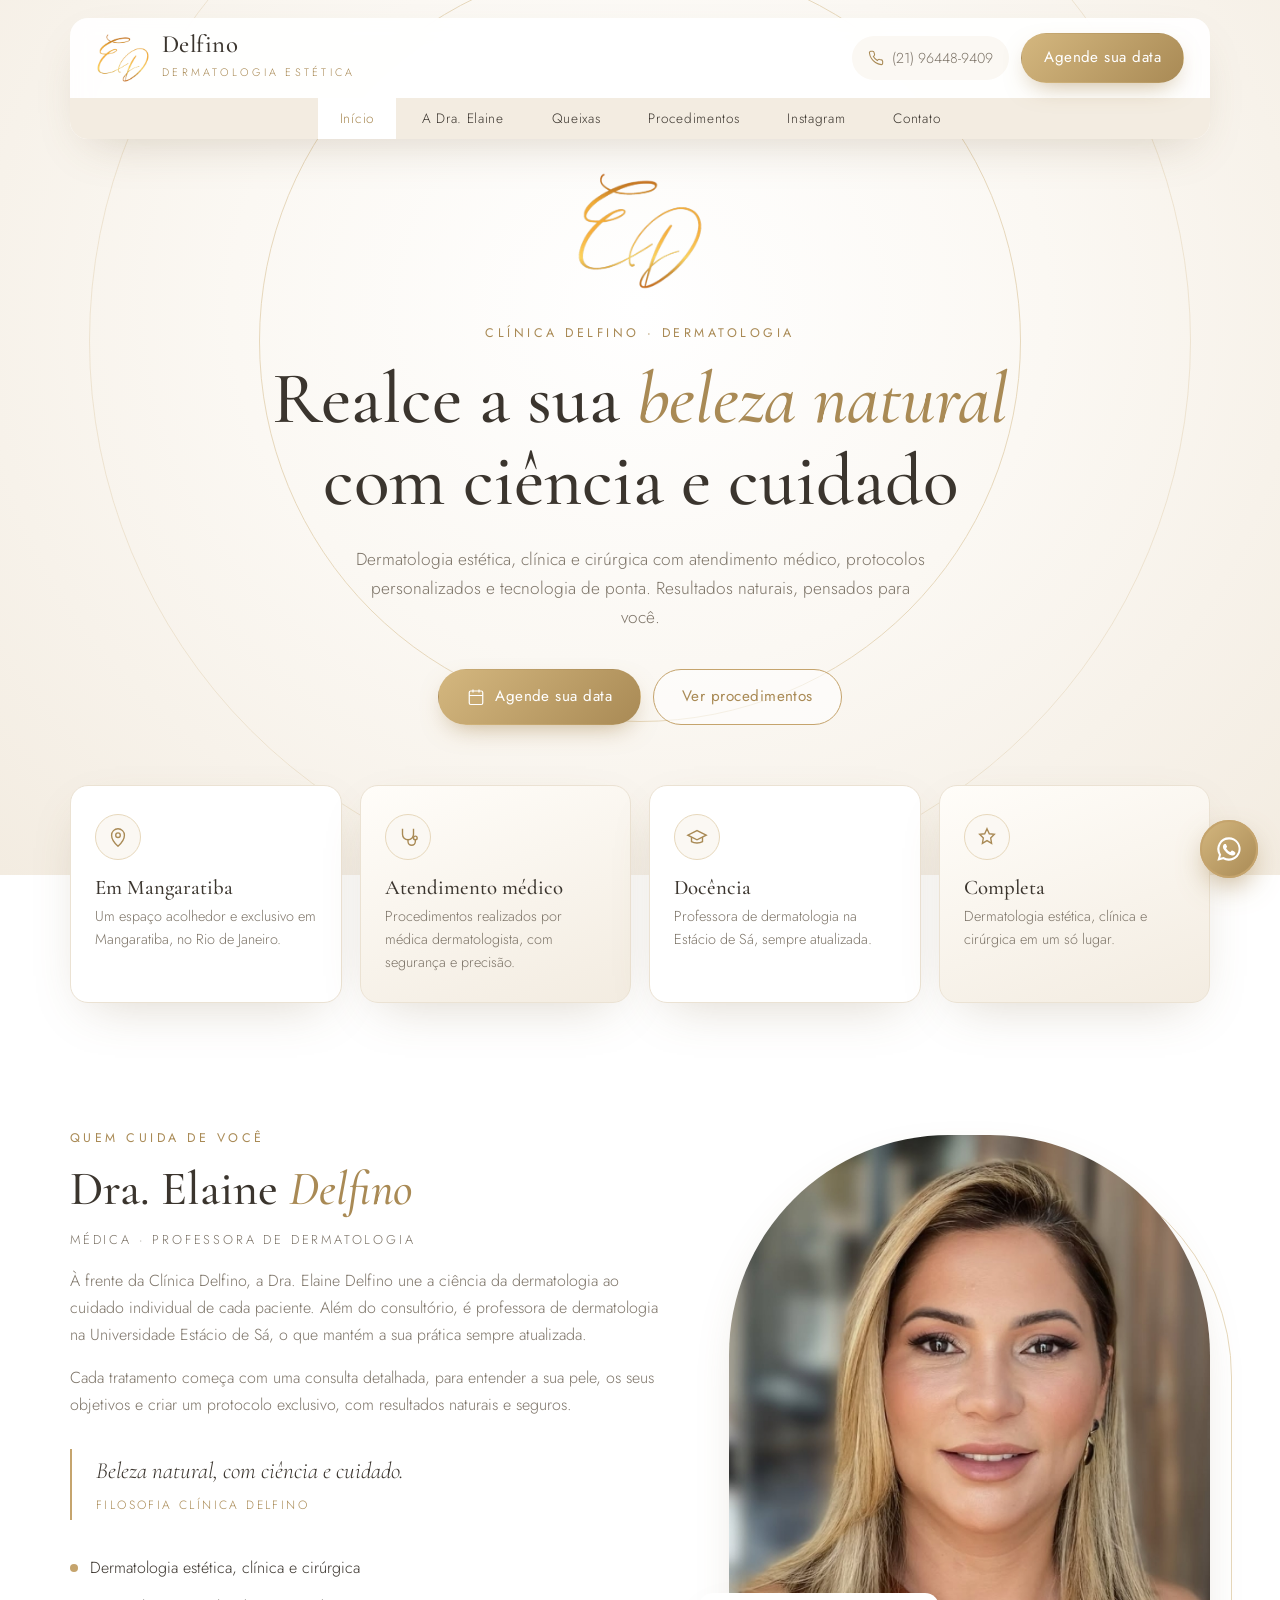
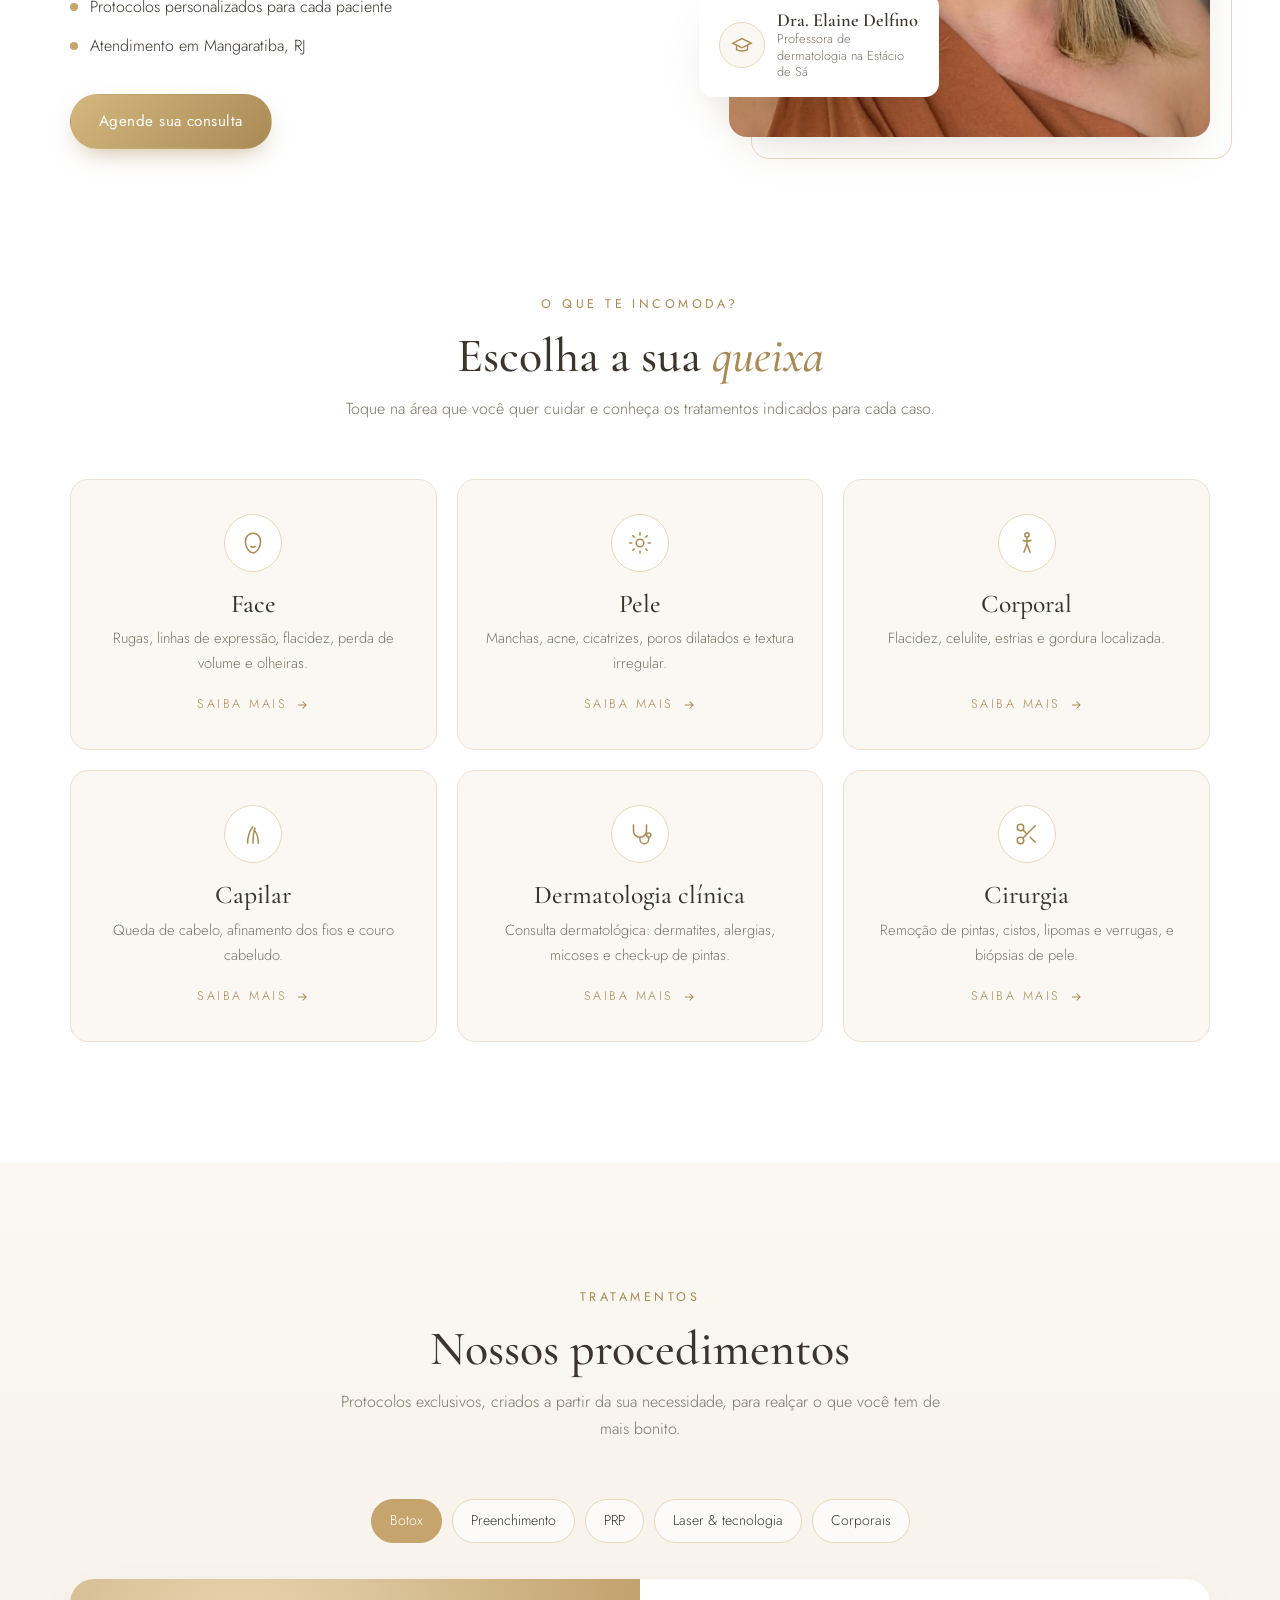
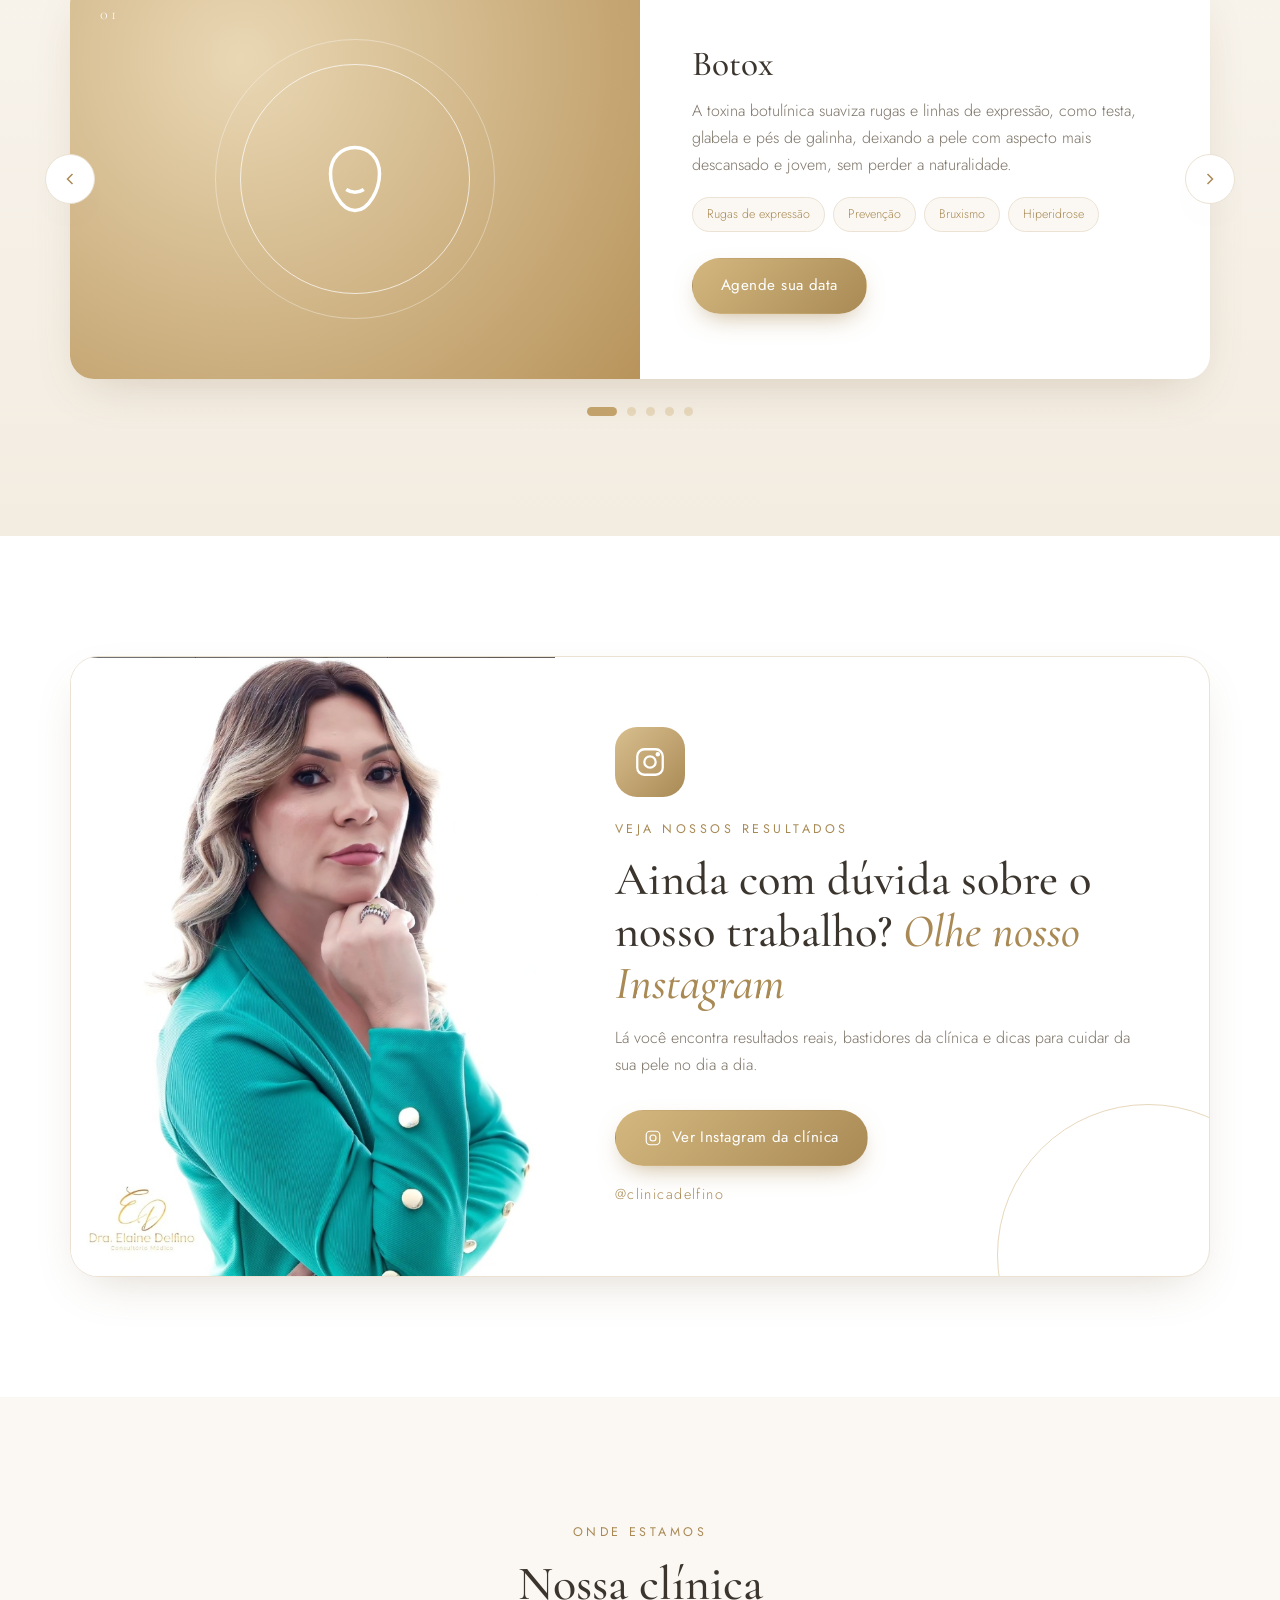
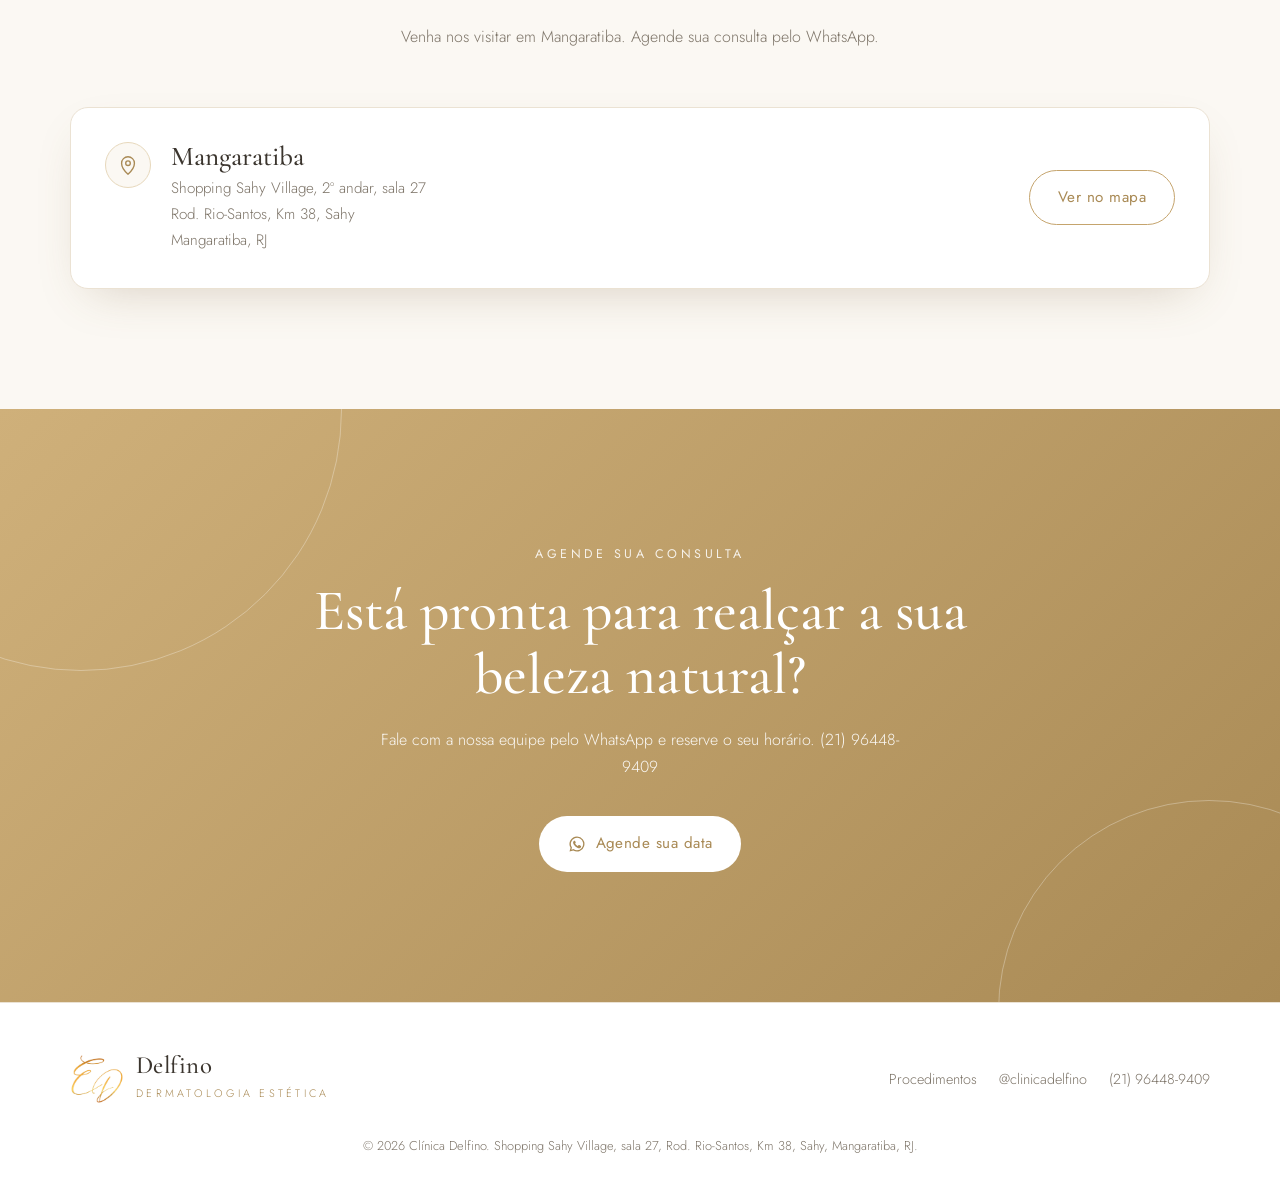
==== index.html @ 313b1291 "Site da Clinica Delfino e pagina de links da bio Co-Authored-By: Claude Opus 5.5 <noreply@anthropic." ====
<!DOCTYPE html>
<html lang="pt-BR">
<head>
<meta charset="UTF-8">
<meta name="viewport" content="width=device-width, initial-scale=1.0">
<title>Clínica Delfino | Dermatologia Estética</title>
<meta name="description" content="Clínica Delfino: dermatologia estética, clínica e cirúrgica em Mangaratiba, RJ. Botox, preenchimento, PRP, laser e tratamentos corporais.">
<link rel="icon" type="image/png" href="assets/logo.png">
<link rel="preconnect" href="https://fonts.googleapis.com">
<link rel="preconnect" href="https://fonts.gstatic.com" crossorigin>
<link href="https://fonts.googleapis.com/css2?family=Cormorant+Garamond:ital,wght@0,400;0,500;0,600;1,400&family=Jost:wght@300;400;500&display=swap" rel="stylesheet">
<style>
  :root {
    --white: #ffffff;
    --ivory: #fbf8f3;
    --sand: #f3ece1;
    --gold: #c5a46d;
    --gold-deep: #a98a55;
    --gold-soft: #e7d8bc;
    --ink: #3b352e;
    --muted: #7d7468;
    --line: #ebe2d3;
    --radius: 18px;
    --shadow: 0 18px 50px -20px rgba(120, 95, 55, .28);
  }
  * { box-sizing: border-box; margin: 0; padding: 0; }
  html { scroll-behavior: smooth; }
  body {
    font-family: "Jost", system-ui, sans-serif;
    font-weight: 300;
    color: var(--ink);
    background: var(--white);
    line-height: 1.7;
    -webkit-font-smoothing: antialiased;
    overflow-x: clip;
  }
  img { max-width: 100%; display: block; }
  a { color: inherit; text-decoration: none; }
  h1, h2, h3 { font-family: "Cormorant Garamond", serif; font-weight: 500; line-height: 1.12; color: var(--ink); }
  .container { width: min(1140px, 100% - 32px); margin-inline: auto; }
  .eyebrow {
    display: inline-block; font-size: .78rem; letter-spacing: .28em; text-transform: uppercase;
    color: var(--gold-deep); font-weight: 400; margin-bottom: 14px;
  }
  .gold { color: var(--gold-deep); font-style: italic; }

  /* Buttons */
  .btn {
    display: inline-flex; align-items: center; gap: 10px;
    padding: 14px 28px; border-radius: 999px; font-size: .95rem; font-weight: 400;
    letter-spacing: .03em; transition: transform .25s, box-shadow .25s, background .25s, color .25s;
    cursor: pointer; border: 1px solid transparent; white-space: nowrap;
  }
  .btn svg { width: 18px; height: 18px; flex-shrink: 0; }
  .btn-gold { background: linear-gradient(135deg, #d4b77f, var(--gold-deep)); color: #fff; box-shadow: 0 10px 26px -10px rgba(169, 138, 85, .7); }
  .btn-gold:hover { transform: translateY(-2px); box-shadow: 0 14px 30px -10px rgba(169, 138, 85, .85); }
  .btn-outline { border-color: var(--gold); color: var(--gold-deep); background: rgba(255,255,255,.6); }
  .btn-outline:hover { background: var(--gold); color: #fff; }

  /* Header */
  .header-wrap { position: fixed; top: 18px; left: 0; right: 0; z-index: 40; transition: top .35s; }
  .header-top, .logo-img { transition: padding .35s, width .35s; }
  .header-wrap.scrolled { top: 8px; }
  .header-wrap.scrolled .header-top { padding-top: 8px; padding-bottom: 8px; }
  .header-wrap.scrolled .logo-img { width: 44px; }
  .header {
    background: rgba(255,255,255,.92); backdrop-filter: blur(10px);
    border-radius: var(--radius); box-shadow: var(--shadow); overflow: hidden;
  }
  .header-top { display: flex; align-items: center; justify-content: space-between; padding: 14px 26px; gap: 16px; }
  .logo { display: flex; align-items: center; gap: 12px; }
  .logo-img { width: 54px; height: auto; display: block; }
  .logo-mark {
    width: 44px; height: 44px; border-radius: 50%; border: 1px solid var(--gold);
    display: grid; place-items: center; font-family: "Cormorant Garamond", serif; font-size: 1.5rem; color: var(--gold-deep);
  }
  .logo-text strong { display: block; font-family: "Cormorant Garamond", serif; font-size: 1.55rem; font-weight: 500; line-height: 1; letter-spacing: .02em; }
  .logo-text span { font-size: .68rem; letter-spacing: .3em; text-transform: uppercase; color: var(--gold-deep); }
  .header-actions { display: flex; align-items: center; gap: 12px; }
  .phone { display: flex; align-items: center; gap: 8px; font-size: .9rem; color: var(--muted); padding: 10px 16px; border-radius: 999px; background: var(--ivory); }
  .phone svg { width: 16px; height: 16px; color: var(--gold-deep); }
  .header-actions .btn { padding: 11px 22px; }
  .nav { background: var(--sand); }
  .nav ul { list-style: none; display: flex; justify-content: center; gap: 4px; }
  .nav a { display: block; padding: 9px 22px; font-size: .85rem; letter-spacing: .05em; color: var(--ink); transition: background .2s, color .2s; }
  .nav a:hover, .nav a.active { background: var(--white); color: var(--gold-deep); }

  /* Hero */
  .hero {
    position: relative; overflow: hidden; text-align: center;
    background: radial-gradient(ellipse at 50% 35%, #ffffff 0%, var(--ivory) 45%, var(--sand) 100%);
  }
  .hero::before, .hero::after { content: ""; position: absolute; border-radius: 50%; border: 1px solid var(--gold-soft); left: 50%; transform: translateX(-50%); }
  .hero::before { width: 760px; height: 760px; top: -40px; }
  .hero::after { width: 1100px; height: 1100px; top: -210px; opacity: .6; }
  .hero-content { position: relative; z-index: 2; min-height: 800px; display: flex; align-items: center; justify-content: center; padding-top: 170px; padding-bottom: 150px; }
  .hero-text { max-width: 760px; }
  .hero-logo { width: 130px; margin: 0 auto 26px; }
  .hero-text h1 { font-size: clamp(2.7rem, 6vw, 4.6rem); margin-bottom: 22px; }
  .hero-text p { color: var(--muted); font-size: 1.08rem; max-width: 580px; margin: 0 auto 36px; }
  .hero-buttons { display: flex; flex-wrap: wrap; gap: 12px; justify-content: center; }

  /* Feature cards */
  .features { position: relative; z-index: 5; margin-top: -90px; }
  .features-grid { display: grid; grid-template-columns: repeat(4, 1fr); gap: 18px; }
  .feature {
    background: var(--white); border-radius: var(--radius); padding: 28px 24px; box-shadow: var(--shadow);
    border: 1px solid var(--line); transition: transform .3s;
  }
  .feature:nth-child(even) { background: linear-gradient(160deg, #fffdf9, var(--sand)); }
  .feature:hover { transform: translateY(-6px); }
  .feature-icon { width: 46px; height: 46px; border-radius: 50%; background: var(--ivory); border: 1px solid var(--gold-soft); display: grid; place-items: center; color: var(--gold-deep); margin-bottom: 16px; }
  .feature-icon svg { width: 22px; height: 22px; }
  .feature h3 { font-size: 1.3rem; margin-bottom: 6px; }
  .feature p { font-size: .9rem; color: var(--muted); line-height: 1.6; }

  /* Sections */
  section { scroll-margin-top: 40px; }
  #queixas { scroll-margin-top: 120px; }
  .section { padding: 120px 0; }
  .section-head { text-align: center; max-width: 620px; margin: 0 auto 56px; }
  .section-head h2 { font-size: clamp(2.2rem, 4vw, 3rem); margin-bottom: 12px; }
  .section-head p { color: var(--muted); }

  /* About */
  .about-grid { display: grid; grid-template-columns: 1.1fr .9fr; gap: 70px; align-items: center; }
  .about-text h2 { font-size: clamp(2.2rem, 4vw, 3rem); margin-bottom: 22px; }
  .about-text p { color: var(--muted); margin-bottom: 16px; }
  .about-list { list-style: none; margin: 26px 0 34px; display: grid; gap: 12px; }
  .about-list li { display: flex; gap: 12px; align-items: flex-start; }
  .about-list li::before { content: ""; width: 8px; height: 8px; margin-top: 10px; border-radius: 50%; background: var(--gold); flex-shrink: 0; }
  .about-photo { position: relative; }
  .about-photo .frame {
    border-radius: 220px 220px var(--radius) var(--radius); overflow: hidden; aspect-ratio: 4/5;
    box-shadow: var(--shadow); position: relative; z-index: 1;
  }
  .about-photo .frame img { width: 100%; height: 100%; object-fit: cover; object-position: center 20%; }
  .about-photo::before {
    content: ""; position: absolute; inset: 22px -22px -22px 22px; border: 1px solid var(--gold-soft);
    border-radius: 220px 220px var(--radius) var(--radius); z-index: 0;
  }
  .badge {
    position: absolute; z-index: 2; left: -30px; bottom: 40px; background: var(--white); border-radius: 14px;
    padding: 16px 20px; box-shadow: var(--shadow); display: flex; gap: 12px; align-items: center; max-width: 240px;
  }
  .badge strong { font-family: "Cormorant Garamond", serif; font-size: 1.15rem; font-weight: 600; display: block; line-height: 1.2; }
  .badge span { font-size: .8rem; color: var(--muted); line-height: 1.3; display: block; }
  .badge .feature-icon { margin: 0; flex-shrink: 0; }

  /* Doctor */
  .doctor-sub { font-size: .8rem; letter-spacing: .22em; text-transform: uppercase; color: var(--gold-deep); margin: -10px 0 24px; }
  .quote {
    margin: 30px 0 34px; padding: 6px 0 6px 24px; border-left: 2px solid var(--gold);
    font-family: "Cormorant Garamond", serif; font-style: italic; font-size: 1.45rem; line-height: 1.4; color: var(--ink);
  }
  .quote small { display: block; font-family: "Jost", sans-serif; font-style: normal; font-size: .75rem; letter-spacing: .2em; text-transform: uppercase; color: var(--gold-deep); margin-top: 10px; }

  /* Concerns */
  .concerns-grid { display: grid; grid-template-columns: repeat(3, 1fr); gap: 20px; }
  .concern {
    background: var(--ivory); border: 1px solid var(--line); border-radius: var(--radius); padding: 34px 28px;
    text-align: center; transition: transform .3s, border-color .3s, box-shadow .3s, background .3s;
    display: flex; flex-direction: column; align-items: center;
  }
  .concern:hover { transform: translateY(-6px); border-color: var(--gold); background: var(--white); box-shadow: var(--shadow); }
  .concern .feature-icon { width: 58px; height: 58px; background: var(--white); margin-bottom: 18px; }
  .concern .feature-icon svg { width: 26px; height: 26px; }
  .concern h3 { font-size: 1.6rem; margin-bottom: 8px; }
  .concern p { font-size: .92rem; color: var(--muted); margin-bottom: 18px; flex: 1; }
  .concern .more { font-size: .78rem; letter-spacing: .2em; text-transform: uppercase; color: var(--gold-deep); display: inline-flex; align-items: center; gap: 8px; }
  .concern .more svg { width: 14px; height: 14px; transition: transform .25s; }
  .concern:hover .more svg { transform: translateX(4px); }

  /* Closing */
  .closing {
    position: relative; padding: 130px 0; text-align: center; color: #fff; overflow: hidden;
    background: linear-gradient(135deg, #cfb07a 0%, var(--gold-deep) 100%);
  }
  .closing::before, .closing::after { content: ""; position: absolute; border-radius: 50%; border: 1px solid rgba(255,255,255,.3); }
  .closing::before { width: 520px; height: 520px; left: -180px; top: -260px; }
  .closing::after { width: 420px; height: 420px; right: -140px; bottom: -220px; }
  .closing .container { position: relative; z-index: 1; }
  .closing .eyebrow { color: rgba(255,255,255,.85); }
  .closing h2 { color: #fff; font-size: clamp(2.3rem, 5vw, 3.6rem); max-width: 760px; margin: 0 auto 18px; }
  .closing p { max-width: 520px; margin: 0 auto 36px; opacity: .92; }

  /* Procedures */
  .procedures { background: linear-gradient(180deg, var(--ivory), var(--sand)); }
  .carousel { position: relative; }
  .slides { overflow: hidden; border-radius: 24px; box-shadow: var(--shadow); background: var(--white); }
  .track { display: flex; transition: transform .6s cubic-bezier(.65,.05,.36,1); }
  .slide { min-width: 100%; display: grid; grid-template-columns: 1fr 1fr; min-height: 400px; }
  .slide-visual { position: relative; display: grid; place-items: center; overflow: hidden; }
  .slide-visual .ring { width: 230px; height: 230px; border-radius: 50%; border: 1px solid rgba(255,255,255,.7); display: grid; place-items: center; position: relative; }
  .slide-visual .ring::before { content: ""; position: absolute; inset: -26px; border-radius: 50%; border: 1px solid rgba(255,255,255,.35); }
  .slide-visual .ring svg { width: 84px; height: 84px; color: #fff; stroke-width: 1; }
  .slide-visual .num { position: absolute; left: 30px; top: 22px; font-family: "Cormorant Garamond", serif; font-size: 1rem; letter-spacing: .2em; color: rgba(255,255,255,.9); }
  .v1 { background: radial-gradient(circle at 30% 20%, #e9d7b4, #b8945b); }
  .v2 { background: radial-gradient(circle at 70% 30%, #ecdcc0, #a98a55); }
  .v3 { background: radial-gradient(circle at 30% 70%, #e4cfaa, #b0905c); }
  .v4 { background: radial-gradient(circle at 60% 60%, #efe1c8, #a7854e); }
  .v5 { background: radial-gradient(circle at 40% 30%, #e6d3ae, #ad8c58); }
  .slide-body { padding: 56px 52px; display: flex; flex-direction: column; justify-content: center; }
  .slide-body h3 { font-size: 2.2rem; margin-bottom: 14px; }
  .slide-body p { color: var(--muted); margin-bottom: 18px; }
  .tags { display: flex; flex-wrap: wrap; gap: 8px; margin-bottom: 26px; }
  .tags span { font-size: .78rem; padding: 6px 14px; border-radius: 999px; background: var(--ivory); border: 1px solid var(--line); color: var(--gold-deep); }
  .slide-body .btn { align-self: flex-start; }
  .arrow {
    position: absolute; top: 50%; transform: translateY(-50%); width: 50px; height: 50px; border-radius: 50%;
    background: var(--white); border: 1px solid var(--line); box-shadow: var(--shadow); display: grid; place-items: center;
    cursor: pointer; color: var(--gold-deep); z-index: 3; transition: background .2s, color .2s;
  }
  .arrow:hover { background: var(--gold); color: #fff; }
  .arrow svg { width: 20px; height: 20px; }
  .arrow.prev { left: -25px; }
  .arrow.next { right: -25px; }
  .dots { display: flex; justify-content: center; gap: 10px; margin-top: 28px; }
  .dots button { width: 9px; height: 9px; border-radius: 999px; border: 0; background: var(--gold-soft); cursor: pointer; transition: width .3s, background .3s; }
  .dots button.active { width: 30px; background: var(--gold); }
  .proc-chips { display: flex; flex-wrap: wrap; justify-content: center; gap: 10px; margin-bottom: 36px; }
  .proc-chips button {
    font: inherit; font-size: .88rem; padding: 9px 18px; border-radius: 999px; border: 1px solid var(--gold-soft);
    background: rgba(255,255,255,.7); color: var(--ink); cursor: pointer; transition: all .2s;
  }
  .proc-chips button.active, .proc-chips button:hover { background: var(--gold); border-color: var(--gold); color: #fff; }

  /* Instagram */
  .insta { text-align: center; }
  .insta-split { display: grid; grid-template-columns: .85fr 1.15fr; padding: 0 !important; text-align: left; }
  .insta-photo { position: relative; min-height: 520px; background: #fff; }
  .insta-photo img { position: absolute; inset: 0; width: 100%; height: 100%; object-fit: cover; object-position: center 15%; }
  .insta-body { padding: 70px 60px; display: flex; flex-direction: column; align-items: flex-start; justify-content: center; }
  .insta-split .insta-icon { margin: 0 0 22px; }
  .insta-split h2, .insta-split p { margin-left: 0; }
  @media (max-width: 820px) {
    .insta-split { grid-template-columns: 1fr; text-align: center; }
    .insta-photo { min-height: 420px; }
    .insta-body { padding: 44px 26px 56px; align-items: center; }
    .insta-split .insta-icon { margin: 0 auto 22px; }
  }
  .insta-card {
    position: relative; border-radius: 28px; padding: 80px 30px; overflow: hidden;
    background: var(--white); border: 1px solid var(--line); box-shadow: var(--shadow);
  }
  .insta-card::before, .insta-card::after {
    content: ""; position: absolute; border-radius: 50%; border: 1px solid var(--gold-soft);
  }
  .insta-card::before { width: 380px; height: 380px; left: -120px; top: -140px; }
  .insta-card::after { width: 300px; height: 300px; right: -90px; bottom: -130px; }
  .insta-card > * { position: relative; z-index: 1; }
  .insta-icon { width: 70px; height: 70px; margin: 0 auto 22px; border-radius: 22px; display: grid; place-items: center; background: linear-gradient(135deg, #d9bf8f, var(--gold-deep)); color: #fff; }
  .insta-icon svg { width: 34px; height: 34px; }
  .insta h2 { font-size: clamp(2rem, 4vw, 2.9rem); max-width: 720px; margin: 0 auto 14px; }
  .insta p { color: var(--muted); max-width: 560px; margin: 0 auto 32px; }
  .insta .handle { display: block; margin-top: 16px; font-size: .9rem; letter-spacing: .1em; color: var(--gold-deep); }

  /* Locations / CTA */
  .contact { background: var(--ivory); }
  .contact-grid { display: grid; grid-template-columns: 1fr; gap: 24px; }
  .location {
    background: var(--white); border-radius: var(--radius); padding: 34px; border: 1px solid var(--line); box-shadow: var(--shadow);
    display: flex; gap: 20px; align-items: flex-start;
  }
  .location > div:nth-child(2) { flex: 1; }
  .location .btn { align-self: center; }
  .location h3 { font-size: 1.7rem; margin-bottom: 4px; }
  .location p { color: var(--muted); font-size: .95rem; }
  .btn-white { background: #fff; color: var(--gold-deep); }
  .btn-white:hover { transform: translateY(-2px); box-shadow: 0 14px 30px -12px rgba(0,0,0,.3); }

  /* Footer */
  footer { padding: 50px 0 36px; background: var(--white); border-top: 1px solid var(--line); }
  .footer-grid { display: flex; justify-content: space-between; align-items: center; flex-wrap: wrap; gap: 20px; }
  .footer-links { display: flex; gap: 22px; flex-wrap: wrap; font-size: .9rem; color: var(--muted); }
  .footer-links a:hover { color: var(--gold-deep); }
  .copy { text-align: center; margin-top: 30px; font-size: .8rem; color: var(--muted); }

  /* Floating WhatsApp */
  .wa-float {
    position: fixed; right: 22px; bottom: 22px; z-index: 50; width: 58px; height: 58px; border-radius: 50%;
    background: linear-gradient(135deg, #d4b77f, var(--gold-deep)); color: #fff; display: grid; place-items: center;
    box-shadow: 0 12px 30px -8px rgba(169,138,85,.8); transition: transform .25s;
  }
  .wa-float:hover { transform: scale(1.08); }
  .wa-float svg { width: 28px; height: 28px; }
  .wa-float::after { content: ""; position: absolute; inset: 0; border-radius: 50%; border: 2px solid var(--gold); animation: pulse 2.4s infinite; }
  @keyframes pulse { from { transform: scale(1); opacity: .8; } to { transform: scale(1.6); opacity: 0; } }

  /* Reveal */
  .reveal { opacity: 0; transform: translateY(26px); transition: opacity .9s ease, transform .9s ease; }
  .reveal.in { opacity: 1; transform: none; }

  /* Responsive */
  @media (max-width: 1220px) { .arrow.prev { left: 8px; } .arrow.next { right: 8px; } }
  @media (max-width: 980px) {
    .features-grid { grid-template-columns: repeat(2, 1fr); }
    .concerns-grid { grid-template-columns: repeat(2, 1fr); }
    .about-grid { grid-template-columns: 1fr; gap: 60px; }
    .about-photo { max-width: 440px; margin: 0 auto; }
    .slide { grid-template-columns: 1fr; }
    .slide-visual { min-height: 260px; }
    .arrow.prev { left: 8px; } .arrow.next { right: 8px; }
    .arrow { top: 130px; }
  }
  @media (max-width: 820px) {
    .phone, .nav { display: none; }
    .header-top { padding: 12px 16px; }
    .hero-content { min-height: auto; padding-top: 150px; padding-bottom: 140px; }
    .hero-logo { width: 100px; }
    .hero::before { width: 520px; height: 520px; top: 40px; }
    .hero::after { width: 760px; height: 760px; top: -80px; }
    .contact-grid { grid-template-columns: 1fr; }
    .section { padding: 90px 0; }
  }
  @media (max-width: 560px) {
    .logo-text span { display: none; }
    .header-actions .btn { padding: 10px 16px; font-size: .85rem; }
    .features-grid, .concerns-grid { grid-template-columns: 1fr; }
    .slide-body { padding: 36px 26px; }
    .slide-body h3 { font-size: 1.9rem; }
    .badge { left: 0; }
    .location { padding: 26px; flex-wrap: wrap; }
    .btn { white-space: normal; }
  }
  @media (prefers-reduced-motion: reduce) {
    * { transition: none !important; animation: none !important; }
    .reveal { opacity: 1; transform: none; }
  }
</style>
</head>
<body>

<!-- Header -->
<div class="header-wrap">
  <div class="container">
    <header class="header">
      <div class="header-top">
        <a href="#inicio" class="logo" aria-label="Clínica Delfino">
          <img class="logo-img" src="assets/logo.png" alt="Logo Dra. Elaine Delfino">
          <span class="logo-text"><strong>Delfino</strong><span>Dermatologia Estética</span></span>
        </a>
        <div class="header-actions">
          <a class="phone" href="https://wa.me/5521964489409" target="_blank" rel="noopener">
            <svg viewBox="0 0 24 24" fill="none" stroke="currentColor" stroke-width="1.6"><path d="M22 16.9v3a2 2 0 0 1-2.2 2 19.8 19.8 0 0 1-8.6-3.1 19.5 19.5 0 0 1-6-6A19.8 19.8 0 0 1 2.1 4.2 2 2 0 0 1 4.1 2h3a2 2 0 0 1 2 1.7c.1.9.4 1.8.7 2.7a2 2 0 0 1-.5 2.1L8 9.8a16 16 0 0 0 6 6l1.3-1.3a2 2 0 0 1 2.1-.4c.9.3 1.8.6 2.7.7a2 2 0 0 1 1.7 2z"/></svg>
            (21) 96448-9409
          </a>
          <a class="btn btn-gold js-wa" href="https://wa.me/5521964489409" target="_blank" rel="noopener">Agende sua data</a>
        </div>
      </div>
      <nav class="nav">
        <ul>
          <li><a href="#inicio" class="active">Início</a></li>
          <li><a href="#sobre">A Dra. Elaine</a></li>
          <li><a href="#queixas">Queixas</a></li>
          <li><a href="#procedimentos">Procedimentos</a></li>
          <li><a href="#instagram">Instagram</a></li>
          <li><a href="#contato">Contato</a></li>
        </ul>
      </nav>
    </header>
  </div>
</div>

<!-- Hero -->
<section class="hero" id="inicio">
  <div class="container hero-content">
    <div class="hero-text reveal">
      <img class="hero-logo" src="assets/logo.png" alt="Logo Dra. Elaine Delfino">
      <span class="eyebrow">Clínica Delfino · Dermatologia</span>
      <h1>Realce a sua <span class="gold">beleza natural</span> com ciência e cuidado</h1>
      <p>Dermatologia estética, clínica e cirúrgica com atendimento médico, protocolos personalizados e tecnologia de ponta. Resultados naturais, pensados para você.</p>
      <div class="hero-buttons">
        <a class="btn btn-gold js-wa" href="https://wa.me/5521964489409" target="_blank" rel="noopener">
          <svg viewBox="0 0 24 24" fill="none" stroke="currentColor" stroke-width="1.6"><rect x="3" y="4" width="18" height="18" rx="2"/><path d="M16 2v4M8 2v4M3 10h18"/></svg>
          Agende sua data
        </a>
        <a class="btn btn-outline" href="#procedimentos">Ver procedimentos</a>
      </div>
    </div>
  </div>
</section>

<!-- Feature cards -->
<div class="features">
  <div class="container features-grid">
    <div class="feature reveal">
      <div class="feature-icon"><svg viewBox="0 0 24 24" fill="none" stroke="currentColor" stroke-width="1.5"><path d="M12 22s7-6.2 7-12a7 7 0 0 0-14 0c0 5.8 7 12 7 12z"/><circle cx="12" cy="10" r="2.5"/></svg></div>
      <h3>Em Mangaratiba</h3>
      <p>Um espaço acolhedor e exclusivo em Mangaratiba, no Rio de Janeiro.</p>
    </div>
    <div class="feature reveal">
      <div class="feature-icon"><svg viewBox="0 0 24 24" fill="none" stroke="currentColor" stroke-width="1.5"><path d="M6 3v6a6 6 0 0 0 12 0V3"/><path d="M12 15v2a4 4 0 0 0 8 0v-2"/><circle cx="20" cy="13" r="2"/></svg></div>
      <h3>Atendimento médico</h3>
      <p>Procedimentos realizados por médica dermatologista, com segurança e precisão.</p>
    </div>
    <div class="feature reveal">
      <div class="feature-icon"><svg viewBox="0 0 24 24" fill="none" stroke="currentColor" stroke-width="1.5"><path d="M22 10 12 5 2 10l10 5 10-5z"/><path d="M6 12v5c3 2 9 2 12 0v-5"/></svg></div>
      <h3>Docência</h3>
      <p>Professora de dermatologia na Estácio de Sá, sempre atualizada.</p>
    </div>
    <div class="feature reveal">
      <div class="feature-icon"><svg viewBox="0 0 24 24" fill="none" stroke="currentColor" stroke-width="1.5"><path d="M12 3l2.5 5.5L20 9l-4 4 1 6-5-3-5 3 1-6-4-4 5.5-.5z"/></svg></div>
      <h3>Completa</h3>
      <p>Dermatologia estética, clínica e cirúrgica em um só lugar.</p>
    </div>
  </div>
</div>

<!-- About -->
<section class="section" id="sobre">
  <div class="container about-grid">
    <div class="about-text reveal">
      <span class="eyebrow">Quem cuida de você</span>
      <h2>Dra. Elaine <span class="gold">Delfino</span></h2>
      <p class="doctor-sub">Médica · Professora de Dermatologia</p>
      <p>À frente da Clínica Delfino, a Dra. Elaine Delfino une a ciência da dermatologia ao cuidado individual de cada paciente. Além do consultório, é professora de dermatologia na Universidade Estácio de Sá, o que mantém a sua prática sempre atualizada.</p>
      <p>Cada tratamento começa com uma consulta detalhada, para entender a sua pele, os seus objetivos e criar um protocolo exclusivo, com resultados naturais e seguros.</p>
      <blockquote class="quote">Beleza natural, com ciência e cuidado.<small>Filosofia Clínica Delfino</small></blockquote>
      <ul class="about-list">
        <li>Dermatologia estética, clínica e cirúrgica</li>
        <li>Protocolos personalizados para cada paciente</li>
        <li>Atendimento em Mangaratiba, RJ</li>
      </ul>
      <a class="btn btn-gold js-wa" href="https://wa.me/5521964489409" target="_blank" rel="noopener">Agende sua consulta</a>
    </div>
    <div class="about-photo reveal">
      <div class="frame"><img src="assets/sobre.jpeg" alt="Dra. Elaine Delfino"></div>
      <div class="badge">
        <div class="feature-icon"><svg viewBox="0 0 24 24" fill="none" stroke="currentColor" stroke-width="1.5"><path d="M22 10 12 5 2 10l10 5 10-5z"/><path d="M6 12v5c3 2 9 2 12 0v-5"/></svg></div>
        <div><strong>Dra. Elaine Delfino</strong><span>Professora de dermatologia na Estácio de Sá</span></div>
      </div>
    </div>
  </div>
</section>

<!-- Concerns -->
<section class="section" id="queixas" style="padding-top: 20px;">
  <div class="container">
    <div class="section-head reveal">
      <span class="eyebrow">O que te incomoda?</span>
      <h2>Escolha a sua <span class="gold">queixa</span></h2>
      <p>Toque na área que você quer cuidar e conheça os tratamentos indicados para cada caso.</p>
    </div>
    <div class="concerns-grid">
      <a class="concern reveal" href="face.html">
        <div class="feature-icon"><svg viewBox="0 0 24 24" fill="none" stroke="currentColor" stroke-width="1.4"><path d="M12 3c4 0 7 3 7 7.5S16 21 12 21s-7-6-7-10.5S8 3 12 3z"/><path d="M9 10h.01M15 10h.01M9.5 15c1.5 1 3.5 1 5 0"/></svg></div>
        <h3>Face</h3>
        <p>Rugas, linhas de expressão, flacidez, perda de volume e olheiras.</p>
        <span class="more">Saiba mais <svg viewBox="0 0 24 24" fill="none" stroke="currentColor" stroke-width="1.8"><path d="M5 12h14M13 6l6 6-6 6"/></svg></span>
      </a>
      <a class="concern reveal" href="pele.html">
        <div class="feature-icon"><svg viewBox="0 0 24 24" fill="none" stroke="currentColor" stroke-width="1.4"><circle cx="12" cy="12" r="3.5"/><path d="M12 2v3M12 19v3M2 12h3M19 12h3M4.9 4.9 7 7M17 17l2.1 2.1M4.9 19.1 7 17M17 7l2.1-2.1"/></svg></div>
        <h3>Pele</h3>
        <p>Manchas, acne, cicatrizes, poros dilatados e textura irregular.</p>
        <span class="more">Saiba mais <svg viewBox="0 0 24 24" fill="none" stroke="currentColor" stroke-width="1.8"><path d="M5 12h14M13 6l6 6-6 6"/></svg></span>
      </a>
      <a class="concern reveal" href="corporal.html">
        <div class="feature-icon"><svg viewBox="0 0 24 24" fill="none" stroke="currentColor" stroke-width="1.4"><circle cx="12" cy="4.5" r="2"/><path d="M12 7v6M8 9.5c2.5 1 5.5 1 8 0M12 13l-3 8M12 13l3 8"/></svg></div>
        <h3>Corporal</h3>
        <p>Flacidez, celulite, estrias e gordura localizada.</p>
        <span class="more">Saiba mais <svg viewBox="0 0 24 24" fill="none" stroke="currentColor" stroke-width="1.8"><path d="M5 12h14M13 6l6 6-6 6"/></svg></span>
      </a>
      <a class="concern reveal" href="capilar.html">
        <div class="feature-icon"><svg viewBox="0 0 24 24" fill="none" stroke="currentColor" stroke-width="1.4"><path d="M7 21c0-6 1-11 5-16M12 21c0-6 0-10 2-15M17 21c0-5-1-9-4-13"/></svg></div>
        <h3>Capilar</h3>
        <p>Queda de cabelo, afinamento dos fios e couro cabeludo.</p>
        <span class="more">Saiba mais <svg viewBox="0 0 24 24" fill="none" stroke="currentColor" stroke-width="1.8"><path d="M5 12h14M13 6l6 6-6 6"/></svg></span>
      </a>
      <a class="concern reveal" href="clinica.html">
        <div class="feature-icon"><svg viewBox="0 0 24 24" fill="none" stroke="currentColor" stroke-width="1.4"><path d="M6 3v6a6 6 0 0 0 12 0V3"/><path d="M12 15v2a4 4 0 0 0 8 0v-2"/><circle cx="20" cy="13" r="2"/></svg></div>
        <h3>Dermatologia clínica</h3>
        <p>Consulta dermatológica: dermatites, alergias, micoses e check-up de pintas.</p>
        <span class="more">Saiba mais <svg viewBox="0 0 24 24" fill="none" stroke="currentColor" stroke-width="1.8"><path d="M5 12h14M13 6l6 6-6 6"/></svg></span>
      </a>
      <a class="concern reveal" href="cirurgia.html">
        <div class="feature-icon"><svg viewBox="0 0 24 24" fill="none" stroke="currentColor" stroke-width="1.4"><circle cx="6" cy="6" r="3"/><circle cx="6" cy="18" r="3"/><path d="M20 4 8.1 15.9M14.5 14.5 20 20M8.1 8.1 12 12"/></svg></div>
        <h3>Cirurgia</h3>
        <p>Remoção de pintas, cistos, lipomas e verrugas, e biópsias de pele.</p>
        <span class="more">Saiba mais <svg viewBox="0 0 24 24" fill="none" stroke="currentColor" stroke-width="1.8"><path d="M5 12h14M13 6l6 6-6 6"/></svg></span>
      </a>
    </div>
  </div>
</section>

<!-- Procedures -->
<section class="section procedures" id="procedimentos">
  <div class="container">
    <div class="section-head reveal">
      <span class="eyebrow">Tratamentos</span>
      <h2>Nossos procedimentos</h2>
      <p>Protocolos exclusivos, criados a partir da sua necessidade, para realçar o que você tem de mais bonito.</p>
    </div>

    <div class="proc-chips" role="tablist"></div>

    <div class="carousel reveal">
      <button class="arrow prev" aria-label="Anterior"><svg viewBox="0 0 24 24" fill="none" stroke="currentColor" stroke-width="1.8"><path d="m15 18-6-6 6-6"/></svg></button>
      <div class="slides">
        <div class="track">
          <article class="slide" data-title="Botox">
            <div class="slide-visual v1"><span class="num">01</span><div class="ring"><svg viewBox="0 0 24 24" fill="none" stroke="currentColor"><path d="M12 3c4 0 7 3 7 7.5S16 21 12 21s-7-6-7-10.5S8 3 12 3z"/><path d="M9 10h.01M15 10h.01M9.5 15c1.5 1 3.5 1 5 0"/></svg></div></div>
            <div class="slide-body">
              <h3>Botox</h3>
              <p>A toxina botulínica suaviza rugas e linhas de expressão, como testa, glabela e pés de galinha, deixando a pele com aspecto mais descansado e jovem, sem perder a naturalidade.</p>
              <div class="tags"><span>Rugas de expressão</span><span>Prevenção</span><span>Bruxismo</span><span>Hiperidrose</span></div>
              <a class="btn btn-gold js-wa" data-proc="Botox" href="https://wa.me/5521964489409" target="_blank" rel="noopener">Agende sua data</a>
            </div>
          </article>
          <article class="slide" data-title="Preenchimento">
            <div class="slide-visual v2"><span class="num">02</span><div class="ring"><svg viewBox="0 0 24 24" fill="none" stroke="currentColor"><path d="M12 2.5s6 6.5 6 11a6 6 0 0 1-12 0c0-4.5 6-11 6-11z"/><path d="M9.5 14.5a2.5 2.5 0 0 0 2.5 2.5"/></svg></div></div>
            <div class="slide-body">
              <h3>Preenchimento facial e corporal</h3>
              <p>Com ácido hialurônico, devolvemos volume, contorno e harmonia ao rosto e ao corpo. Lábios, olheiras, mandíbula, malar e outras regiões tratadas com técnica e delicadeza.</p>
              <div class="tags"><span>Lábios</span><span>Olheiras</span><span>Contorno facial</span><span>Corporal</span></div>
              <a class="btn btn-gold js-wa" data-proc="Preenchimento facial e corporal" href="https://wa.me/5521964489409" target="_blank" rel="noopener">Agende sua data</a>
            </div>
          </article>
          <article class="slide" data-title="PRP">
            <div class="slide-visual v3"><span class="num">03</span><div class="ring"><svg viewBox="0 0 24 24" fill="none" stroke="currentColor"><path d="M9 3h6M10 3v6l-5 9a2 2 0 0 0 1.8 3h10.4a2 2 0 0 0 1.8-3l-5-9V3"/><path d="M7 15h10"/></svg></div></div>
            <div class="slide-body">
              <h3>PRP</h3>
              <p>O Plasma Rico em Plaquetas usa o potencial regenerativo do seu próprio organismo para estimular colágeno, melhorar a qualidade da pele e tratar a queda de cabelo.</p>
              <div class="tags"><span>Rejuvenescimento</span><span>Colágeno</span><span>Queda capilar</span></div>
              <a class="btn btn-gold js-wa" data-proc="PRP" href="https://wa.me/5521964489409" target="_blank" rel="noopener">Agende sua data</a>
            </div>
          </article>
          <article class="slide" data-title="Laser & tecnologia">
            <div class="slide-visual v4"><span class="num">04</span><div class="ring"><svg viewBox="0 0 24 24" fill="none" stroke="currentColor"><circle cx="12" cy="12" r="3.5"/><path d="M12 2v3M12 19v3M2 12h3M19 12h3M4.9 4.9 7 7M17 17l2.1 2.1M4.9 19.1 7 17M17 7l2.1-2.1"/></svg></div></div>
            <div class="slide-body">
              <h3>Laser & tecnologia</h3>
              <p>Equipamentos modernos para tratar manchas, textura, poros, cicatrizes de acne e flacidez, com protocolos ajustados ao seu tipo de pele e recuperação confortável.</p>
              <div class="tags"><span>Manchas</span><span>Textura</span><span>Cicatrizes</span><span>Flacidez</span></div>
              <a class="btn btn-gold js-wa" data-proc="Laser e tecnologia" href="https://wa.me/5521964489409" target="_blank" rel="noopener">Agende sua data</a>
            </div>
          </article>
          <article class="slide" data-title="Corporais">
            <div class="slide-visual v5"><span class="num">05</span><div class="ring"><svg viewBox="0 0 24 24" fill="none" stroke="currentColor"><circle cx="12" cy="4.5" r="2"/><path d="M12 7v6M8 9.5c2.5 1 5.5 1 8 0M12 13l-3 8M12 13l3 8"/></svg></div></div>
            <div class="slide-body">
              <h3>Tratamentos corporais</h3>
              <p>Protocolos para flacidez, gordura localizada, celulite e estrias, combinando tecnologias e bioestimuladores para um corpo mais firme e uma pele mais uniforme.</p>
              <div class="tags"><span>Flacidez</span><span>Celulite</span><span>Estrias</span><span>Gordura localizada</span></div>
              <a class="btn btn-gold js-wa" data-proc="Tratamentos corporais" href="https://wa.me/5521964489409" target="_blank" rel="noopener">Agende sua data</a>
            </div>
          </article>
        </div>
      </div>
      <button class="arrow next" aria-label="Próximo"><svg viewBox="0 0 24 24" fill="none" stroke="currentColor" stroke-width="1.8"><path d="m9 18 6-6-6-6"/></svg></button>
    </div>
    <div class="dots"></div>
  </div>
</section>

<!-- Instagram -->
<section class="section insta" id="instagram">
  <div class="container">
    <div class="insta-card insta-split reveal">
      <div class="insta-photo"><img src="assets/dra-elaine.jpeg" alt="Dra. Elaine Delfino"></div>
      <div class="insta-body">
      <div class="insta-icon"><svg viewBox="0 0 24 24" fill="none" stroke="currentColor" stroke-width="1.6"><rect x="3" y="3" width="18" height="18" rx="5"/><circle cx="12" cy="12" r="4"/><circle cx="17.5" cy="6.5" r=".8" fill="currentColor"/></svg></div>
      <span class="eyebrow">Veja nossos resultados</span>
      <h2>Ainda com dúvida sobre o nosso trabalho? <span class="gold">Olhe nosso Instagram</span></h2>
      <p>Lá você encontra resultados reais, bastidores da clínica e dicas para cuidar da sua pele no dia a dia.</p>
      <a class="btn btn-gold" href="https://www.instagram.com/clinicadelfino/" target="_blank" rel="noopener">
        <svg viewBox="0 0 24 24" fill="none" stroke="currentColor" stroke-width="1.6"><rect x="3" y="3" width="18" height="18" rx="5"/><circle cx="12" cy="12" r="4"/></svg>
        Ver Instagram da clínica
      </a>
      <span class="handle">@clinicadelfino</span>
      </div>
    </div>
  </div>
</section>

<!-- Contact -->
<section class="section contact" id="contato">
  <div class="container">
    <div class="section-head reveal">
      <span class="eyebrow">Onde estamos</span>
      <h2>Nossa clínica</h2>
      <p>Venha nos visitar em Mangaratiba. Agende sua consulta pelo WhatsApp.</p>
    </div>
    <div class="contact-grid">
      <div class="location reveal">
        <div class="feature-icon"><svg viewBox="0 0 24 24" fill="none" stroke="currentColor" stroke-width="1.5"><path d="M12 22s7-6.2 7-12a7 7 0 0 0-14 0c0 5.8 7 12 7 12z"/><circle cx="12" cy="10" r="2.5"/></svg></div>
        <div><h3>Mangaratiba</h3><p>Shopping Sahy Village, 2º andar, sala 27<br>Rod. Rio-Santos, Km 38, Sahy<br>Mangaratiba, RJ</p></div>
        <a class="btn btn-outline" href="https://www.google.com/maps/search/?api=1&query=Shopping+Sahy+Village%2C+Rod.+Rio-Santos+Km+38%2C+Sahy%2C+Mangaratiba+-+RJ" target="_blank" rel="noopener">Ver no mapa</a>
      </div>
    </div>
  </div>
</section>

<!-- Closing -->
<section class="closing">
  <div class="container reveal">
    <span class="eyebrow">Agende sua consulta</span>
    <h2>Está pronta para realçar a sua beleza natural?</h2>
    <p>Fale com a nossa equipe pelo WhatsApp e reserve o seu horário. (21) 96448-9409</p>
    <a class="btn btn-white js-wa" href="https://wa.me/5521964489409" target="_blank" rel="noopener">
      <svg viewBox="0 0 24 24" fill="currentColor"><path d="M12 2a10 10 0 0 0-8.6 15.1L2 22l5-1.3A10 10 0 1 0 12 2zm0 18.2a8.2 8.2 0 0 1-4.2-1.2l-.3-.2-3 .8.8-2.9-.2-.3A8.2 8.2 0 1 1 12 20.2zm4.5-6.1c-.2-.1-1.5-.7-1.7-.8-.2-.1-.4-.1-.6.1l-.8 1c-.1.2-.3.2-.5.1a6.7 6.7 0 0 1-3.3-2.9c-.2-.4.2-.4.7-1.3.1-.2 0-.3 0-.4l-.8-1.8c-.2-.5-.4-.4-.6-.4h-.5a1 1 0 0 0-.7.3 3 3 0 0 0-.9 2.2 5.2 5.2 0 0 0 1.1 2.7 11.8 11.8 0 0 0 4.5 4c1.7.7 2.3.8 3.2.6.5-.1 1.5-.6 1.7-1.2.2-.6.2-1.1.2-1.2-.1-.1-.3-.2-.5-.3z"/></svg>
      Agende sua data
    </a>
  </div>
</section>

<footer>
  <div class="container">
    <div class="footer-grid">
      <a href="#inicio" class="logo">
        <img class="logo-img" src="assets/logo.png" alt="Logo Dra. Elaine Delfino">
        <span class="logo-text"><strong>Delfino</strong><span>Dermatologia Estética</span></span>
      </a>
      <div class="footer-links">
        <a href="#procedimentos">Procedimentos</a>
        <a href="https://www.instagram.com/clinicadelfino/" target="_blank" rel="noopener">@clinicadelfino</a>
        <a href="https://wa.me/5521964489409" target="_blank" rel="noopener">(21) 96448-9409</a>
      </div>
    </div>
    <p class="copy">© <span id="year"></span> Clínica Delfino. Shopping Sahy Village, sala 27, Rod. Rio-Santos, Km 38, Sahy, Mangaratiba, RJ.</p>
  </div>
</footer>

<a class="wa-float js-wa" href="https://wa.me/5521964489409" target="_blank" rel="noopener" aria-label="Agende pelo WhatsApp">
  <svg viewBox="0 0 24 24" fill="currentColor"><path d="M12 2a10 10 0 0 0-8.6 15.1L2 22l5-1.3A10 10 0 1 0 12 2zm0 18.2a8.2 8.2 0 0 1-4.2-1.2l-.3-.2-3 .8.8-2.9-.2-.3A8.2 8.2 0 1 1 12 20.2zm4.5-6.1c-.2-.1-1.5-.7-1.7-.8-.2-.1-.4-.1-.6.1l-.8 1c-.1.2-.3.2-.5.1a6.7 6.7 0 0 1-3.3-2.9c-.2-.4.2-.4.7-1.3.1-.2 0-.3 0-.4l-.8-1.8c-.2-.5-.4-.4-.6-.4h-.5a1 1 0 0 0-.7.3 3 3 0 0 0-.9 2.2 5.2 5.2 0 0 0 1.1 2.7 11.8 11.8 0 0 0 4.5 4c1.7.7 2.3.8 3.2.6.5-.1 1.5-.6 1.7-1.2.2-.6.2-1.1.2-1.2-.1-.1-.3-.2-.5-.3z"/></svg>
</a>

<script>
  // WhatsApp links with a pre-filled message
  const WA = "https://wa.me/5521964489409";
  document.querySelectorAll(".js-wa").forEach(a => {
    const { proc, queixa } = a.dataset;
    const msg = proc
      ? `Olá! Vim pelo site da Clínica Delfino e gostaria de agendar uma data para ${proc}.`
      : queixa
      ? `Olá! Vim pelo site da Clínica Delfino e gostaria de tratar ${queixa}.`
      : "Olá! Vim pelo site da Clínica Delfino e gostaria de agendar uma data.";
    a.href = `${WA}?text=${encodeURIComponent(msg)}`;
  });

  // Carousel
  const track = document.querySelector(".track");
  const slides = [...document.querySelectorAll(".slide")];
  const dotsWrap = document.querySelector(".dots");
  const chipsWrap = document.querySelector(".proc-chips");
  let index = 0, timer;
  slides.forEach((s, i) => {
    const d = document.createElement("button");
    d.setAttribute("aria-label", s.dataset.title);
    d.onclick = () => go(i, true);
    dotsWrap.appendChild(d);
    const c = document.createElement("button");
    c.textContent = s.dataset.title;
    c.onclick = () => go(i, true);
    chipsWrap.appendChild(c);
  });
  function go(i, user) {
    index = (i + slides.length) % slides.length;
    track.style.transform = `translateX(-${index * 100}%)`;
    [...dotsWrap.children].forEach((d, j) => d.classList.toggle("active", j === index));
    [...chipsWrap.children].forEach((c, j) => c.classList.toggle("active", j === index));
    if (user) restart();
  }
  function restart() { clearInterval(timer); timer = setInterval(() => go(index + 1), 6000); }
  document.querySelector(".prev").onclick = () => go(index - 1, true);
  document.querySelector(".next").onclick = () => go(index + 1, true);
  let startX = 0;
  track.addEventListener("touchstart", e => startX = e.touches[0].clientX, { passive: true });
  track.addEventListener("touchend", e => {
    const dx = e.changedTouches[0].clientX - startX;
    if (Math.abs(dx) > 40) go(index + (dx < 0 ? 1 : -1), true);
  });
  go(0); restart();

  // Reveal on scroll
  const io = new IntersectionObserver(entries => entries.forEach(e => {
    if (e.isIntersecting) { e.target.classList.add("in"); io.unobserve(e.target); }
  }), { threshold: .15 });
  document.querySelectorAll(".reveal").forEach(el => io.observe(el));

  // Active nav link
  const links = [...document.querySelectorAll(".nav a")];
  const secs = links.map(l => document.querySelector(l.getAttribute("href")));
  const headerWrap = document.querySelector(".header-wrap");
  window.addEventListener("scroll", () => {
    headerWrap.classList.toggle("scrolled", window.scrollY > 40);
    const y = window.scrollY + 200;
    let cur = 0;
    secs.forEach((s, i) => { if (s && s.offsetTop <= y) cur = i; });
    links.forEach((l, i) => l.classList.toggle("active", i === cur));
  }, { passive: true });

  document.getElementById("year").textContent = new Date().getFullYear();
</script>
</body>
</html>
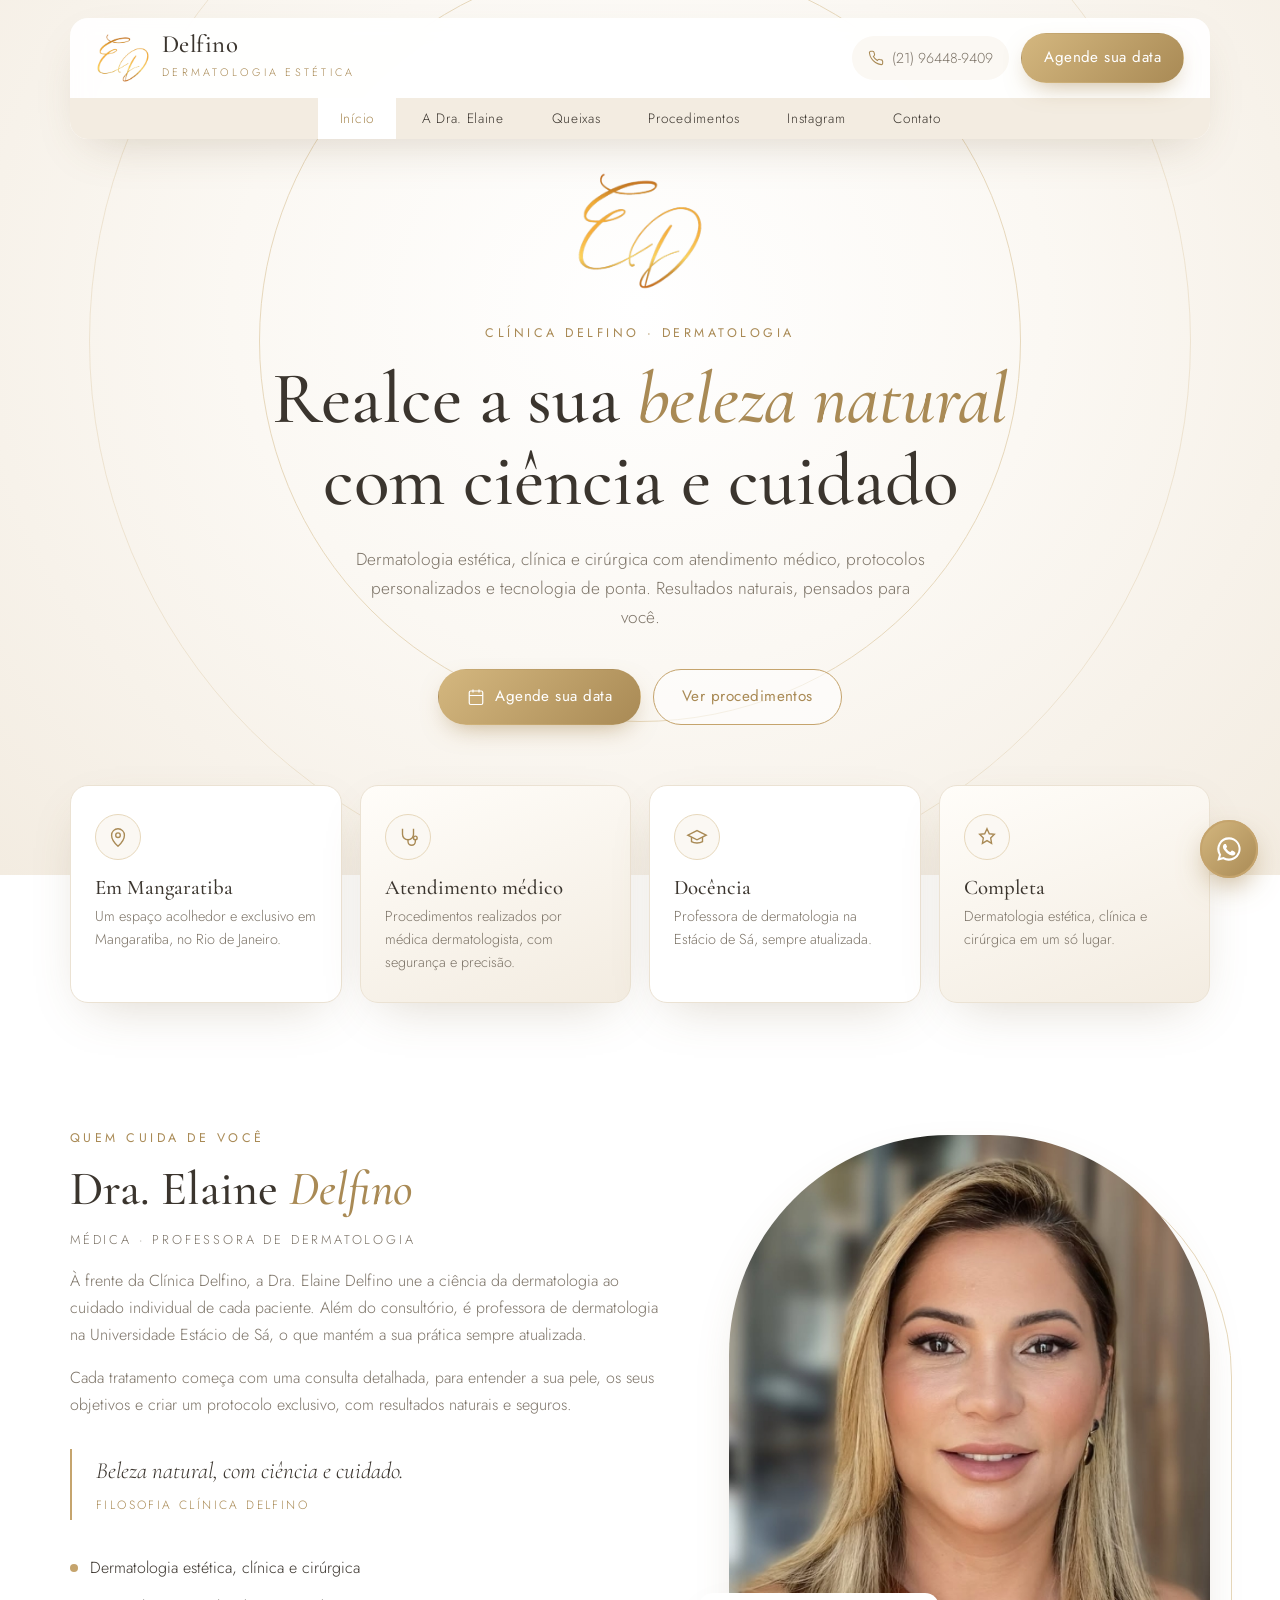
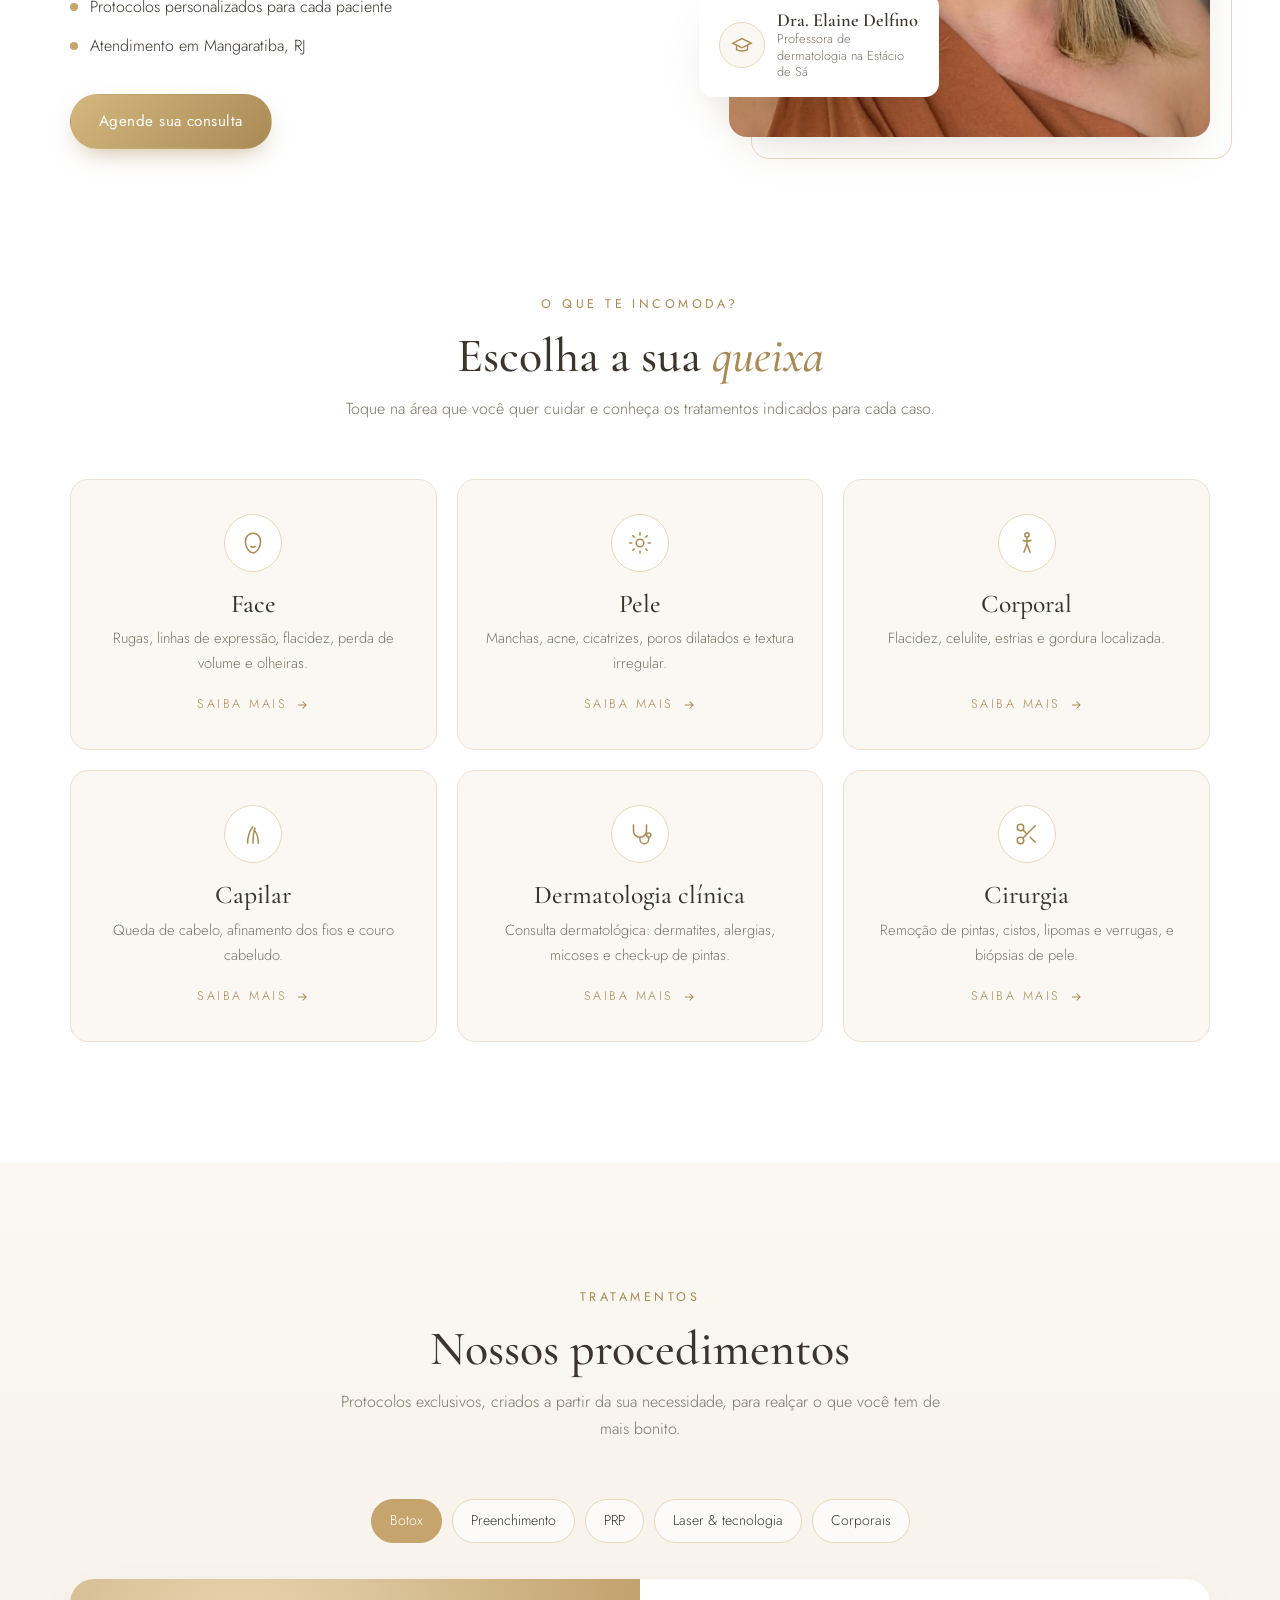
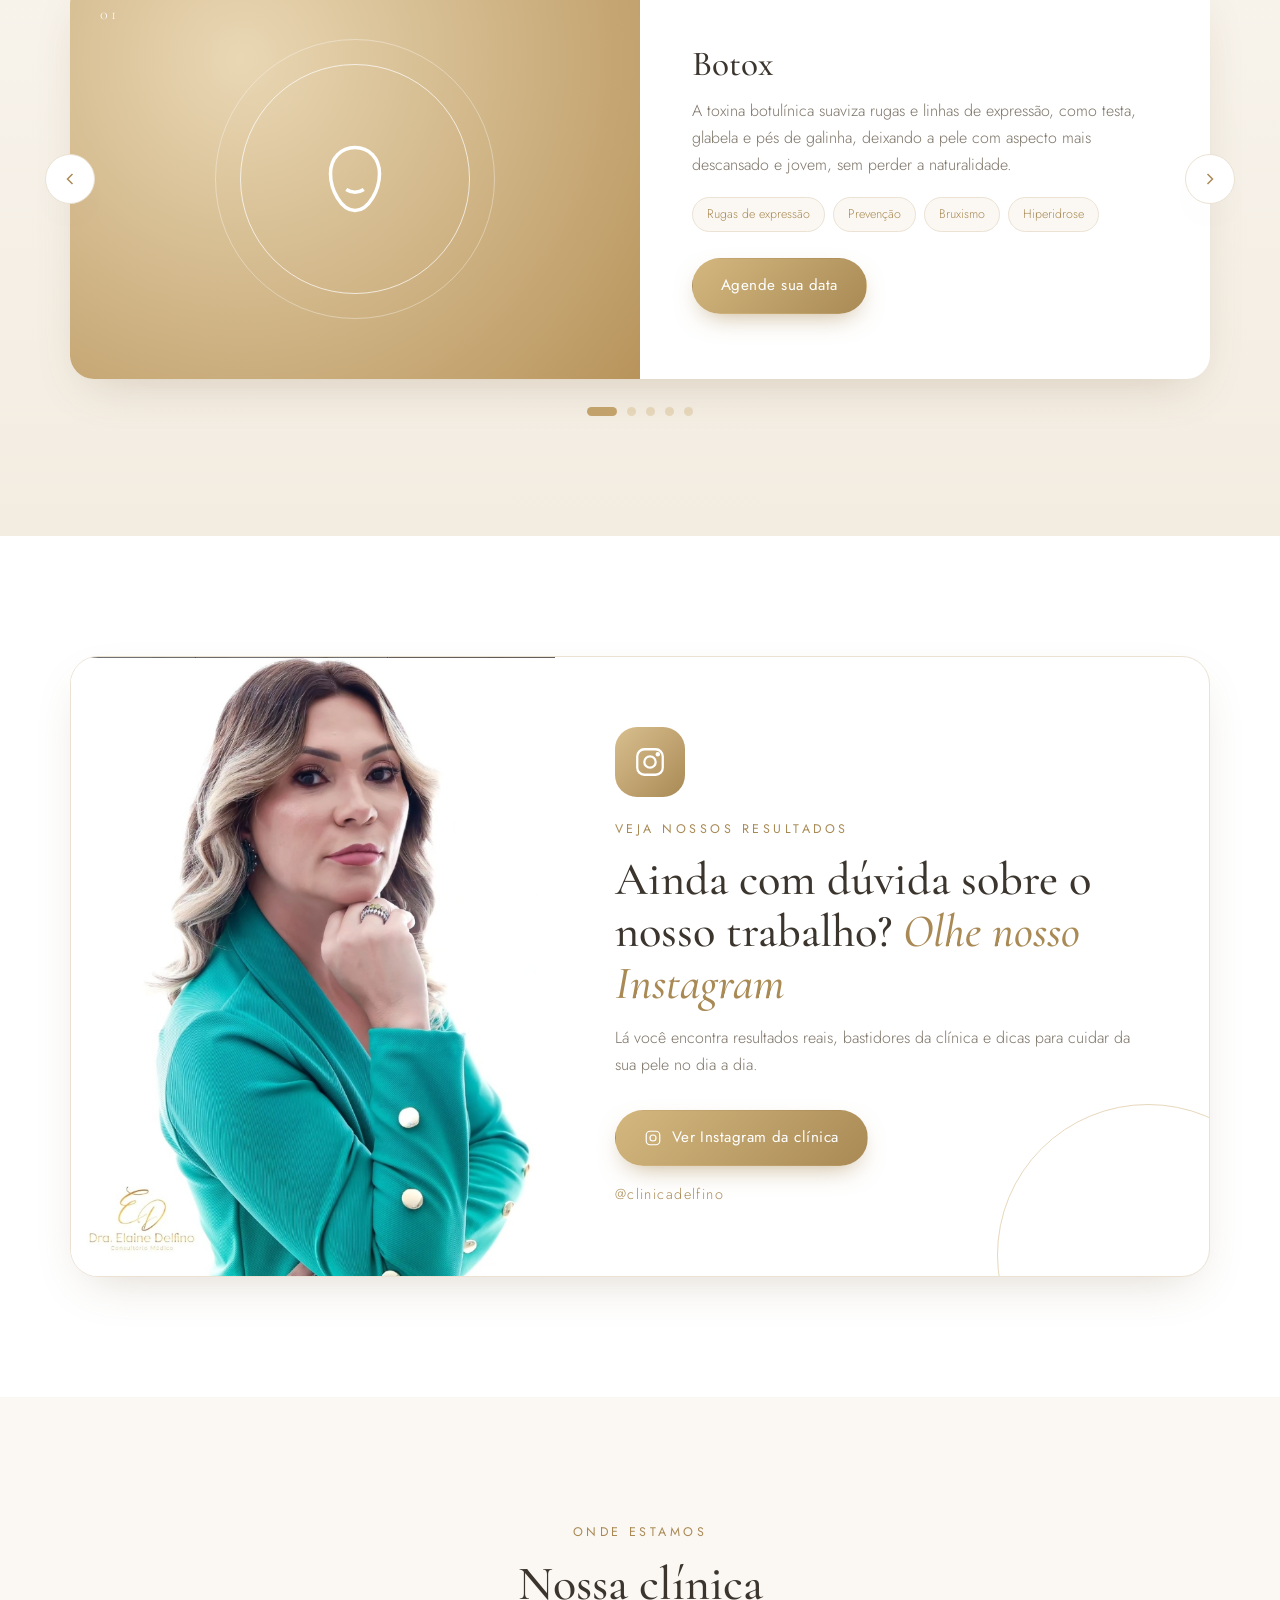
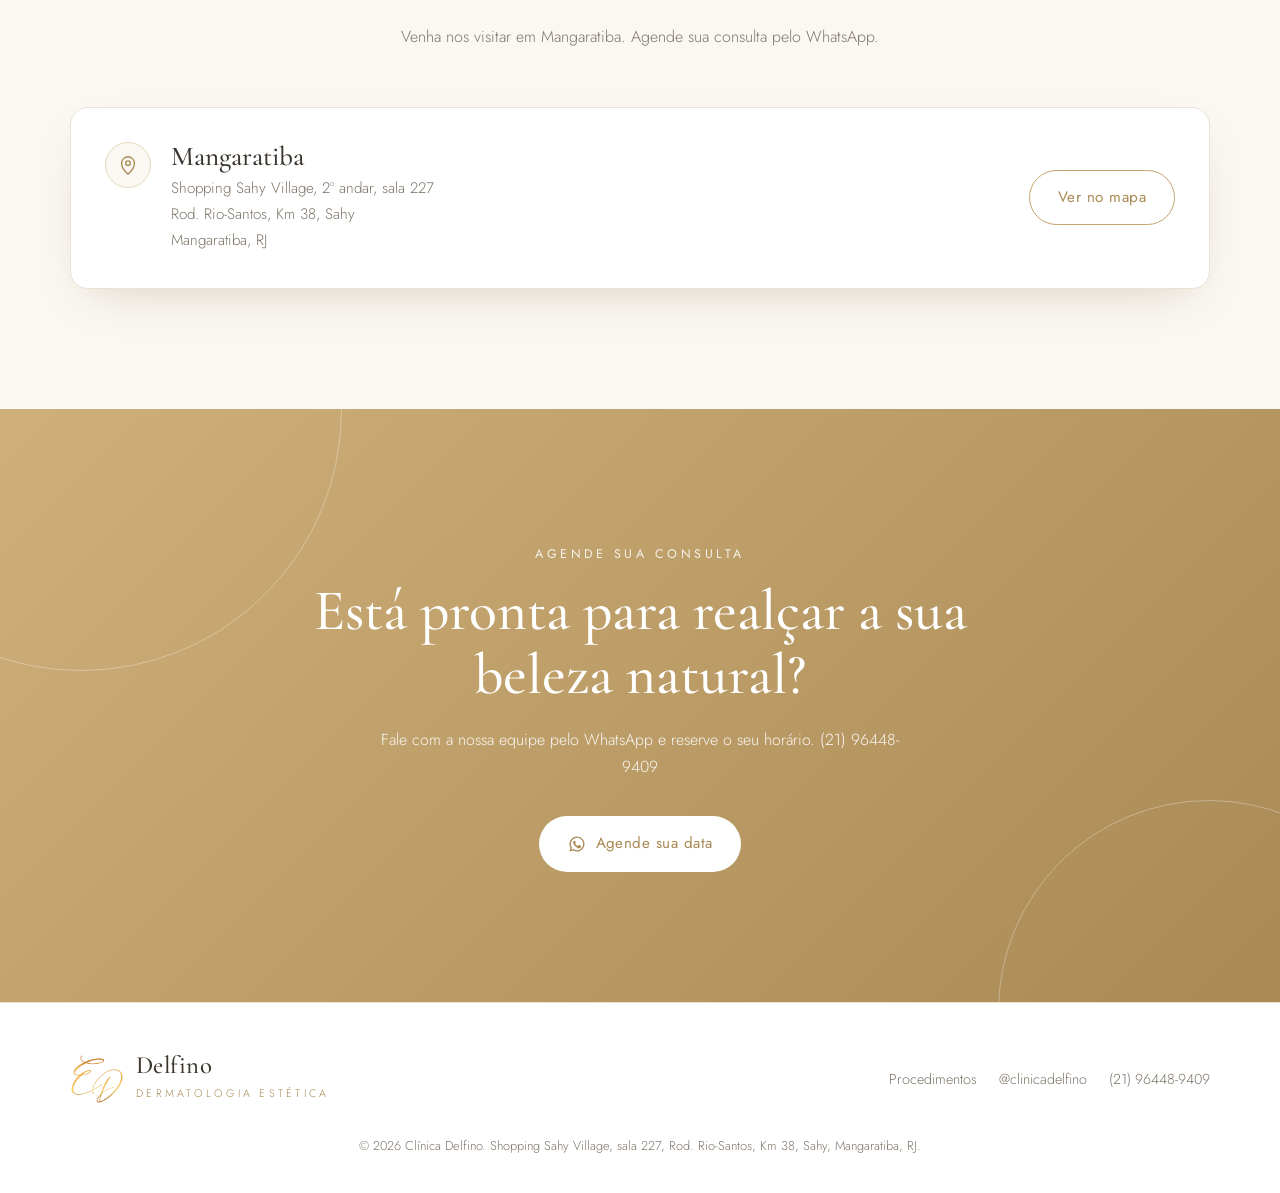
==== commit ebada607: "Corrige número da sala para 227 Co-Authored-By: Claude Opus 5.5 <noreply@anthropic.com> Claude-Sessi" ====
--- a/index.html
+++ b/index.html
@@ -443,37 +443,37 @@
       <p>Toque na área que você quer cuidar e conheça os tratamentos indicados para cada caso.</p>
     </div>
     <div class="concerns-grid">
-      <a class="concern reveal" href="face.html">
+      <a class="concern reveal" href="face">
         <div class="feature-icon"><svg viewBox="0 0 24 24" fill="none" stroke="currentColor" stroke-width="1.4"><path d="M12 3c4 0 7 3 7 7.5S16 21 12 21s-7-6-7-10.5S8 3 12 3z"/><path d="M9 10h.01M15 10h.01M9.5 15c1.5 1 3.5 1 5 0"/></svg></div>
         <h3>Face</h3>
         <p>Rugas, linhas de expressão, flacidez, perda de volume e olheiras.</p>
         <span class="more">Saiba mais <svg viewBox="0 0 24 24" fill="none" stroke="currentColor" stroke-width="1.8"><path d="M5 12h14M13 6l6 6-6 6"/></svg></span>
       </a>
-      <a class="concern reveal" href="pele.html">
+      <a class="concern reveal" href="pele">
         <div class="feature-icon"><svg viewBox="0 0 24 24" fill="none" stroke="currentColor" stroke-width="1.4"><circle cx="12" cy="12" r="3.5"/><path d="M12 2v3M12 19v3M2 12h3M19 12h3M4.9 4.9 7 7M17 17l2.1 2.1M4.9 19.1 7 17M17 7l2.1-2.1"/></svg></div>
         <h3>Pele</h3>
         <p>Manchas, acne, cicatrizes, poros dilatados e textura irregular.</p>
         <span class="more">Saiba mais <svg viewBox="0 0 24 24" fill="none" stroke="currentColor" stroke-width="1.8"><path d="M5 12h14M13 6l6 6-6 6"/></svg></span>
       </a>
-      <a class="concern reveal" href="corporal.html">
+      <a class="concern reveal" href="corporal">
         <div class="feature-icon"><svg viewBox="0 0 24 24" fill="none" stroke="currentColor" stroke-width="1.4"><circle cx="12" cy="4.5" r="2"/><path d="M12 7v6M8 9.5c2.5 1 5.5 1 8 0M12 13l-3 8M12 13l3 8"/></svg></div>
         <h3>Corporal</h3>
         <p>Flacidez, celulite, estrias e gordura localizada.</p>
         <span class="more">Saiba mais <svg viewBox="0 0 24 24" fill="none" stroke="currentColor" stroke-width="1.8"><path d="M5 12h14M13 6l6 6-6 6"/></svg></span>
       </a>
-      <a class="concern reveal" href="capilar.html">
+      <a class="concern reveal" href="capilar">
         <div class="feature-icon"><svg viewBox="0 0 24 24" fill="none" stroke="currentColor" stroke-width="1.4"><path d="M7 21c0-6 1-11 5-16M12 21c0-6 0-10 2-15M17 21c0-5-1-9-4-13"/></svg></div>
         <h3>Capilar</h3>
         <p>Queda de cabelo, afinamento dos fios e couro cabeludo.</p>
         <span class="more">Saiba mais <svg viewBox="0 0 24 24" fill="none" stroke="currentColor" stroke-width="1.8"><path d="M5 12h14M13 6l6 6-6 6"/></svg></span>
       </a>
-      <a class="concern reveal" href="clinica.html">
+      <a class="concern reveal" href="clinica">
         <div class="feature-icon"><svg viewBox="0 0 24 24" fill="none" stroke="currentColor" stroke-width="1.4"><path d="M6 3v6a6 6 0 0 0 12 0V3"/><path d="M12 15v2a4 4 0 0 0 8 0v-2"/><circle cx="20" cy="13" r="2"/></svg></div>
         <h3>Dermatologia clínica</h3>
         <p>Consulta dermatológica: dermatites, alergias, micoses e check-up de pintas.</p>
         <span class="more">Saiba mais <svg viewBox="0 0 24 24" fill="none" stroke="currentColor" stroke-width="1.8"><path d="M5 12h14M13 6l6 6-6 6"/></svg></span>
       </a>
-      <a class="concern reveal" href="cirurgia.html">
+      <a class="concern reveal" href="cirurgia">
         <div class="feature-icon"><svg viewBox="0 0 24 24" fill="none" stroke="currentColor" stroke-width="1.4"><circle cx="6" cy="6" r="3"/><circle cx="6" cy="18" r="3"/><path d="M20 4 8.1 15.9M14.5 14.5 20 20M8.1 8.1 12 12"/></svg></div>
         <h3>Cirurgia</h3>
         <p>Remoção de pintas, cistos, lipomas e verrugas, e biópsias de pele.</p>
@@ -582,7 +582,7 @@
     <div class="contact-grid">
       <div class="location reveal">
         <div class="feature-icon"><svg viewBox="0 0 24 24" fill="none" stroke="currentColor" stroke-width="1.5"><path d="M12 22s7-6.2 7-12a7 7 0 0 0-14 0c0 5.8 7 12 7 12z"/><circle cx="12" cy="10" r="2.5"/></svg></div>
-        <div><h3>Mangaratiba</h3><p>Shopping Sahy Village, 2º andar, sala 27<br>Rod. Rio-Santos, Km 38, Sahy<br>Mangaratiba, RJ</p></div>
+        <div><h3>Mangaratiba</h3><p>Shopping Sahy Village, 2º andar, sala 227<br>Rod. Rio-Santos, Km 38, Sahy<br>Mangaratiba, RJ</p></div>
         <a class="btn btn-outline" href="https://www.google.com/maps/search/?api=1&query=Shopping+Sahy+Village%2C+Rod.+Rio-Santos+Km+38%2C+Sahy%2C+Mangaratiba+-+RJ" target="_blank" rel="noopener">Ver no mapa</a>
       </div>
     </div>
@@ -615,7 +615,7 @@
         <a href="https://wa.me/5521964489409" target="_blank" rel="noopener">(21) 96448-9409</a>
       </div>
     </div>
-    <p class="copy">© <span id="year"></span> Clínica Delfino. Shopping Sahy Village, sala 27, Rod. Rio-Santos, Km 38, Sahy, Mangaratiba, RJ.</p>
+    <p class="copy">© <span id="year"></span> Clínica Delfino. Shopping Sahy Village, sala 227, Rod. Rio-Santos, Km 38, Sahy, Mangaratiba, RJ.</p>
   </div>
 </footer>
 
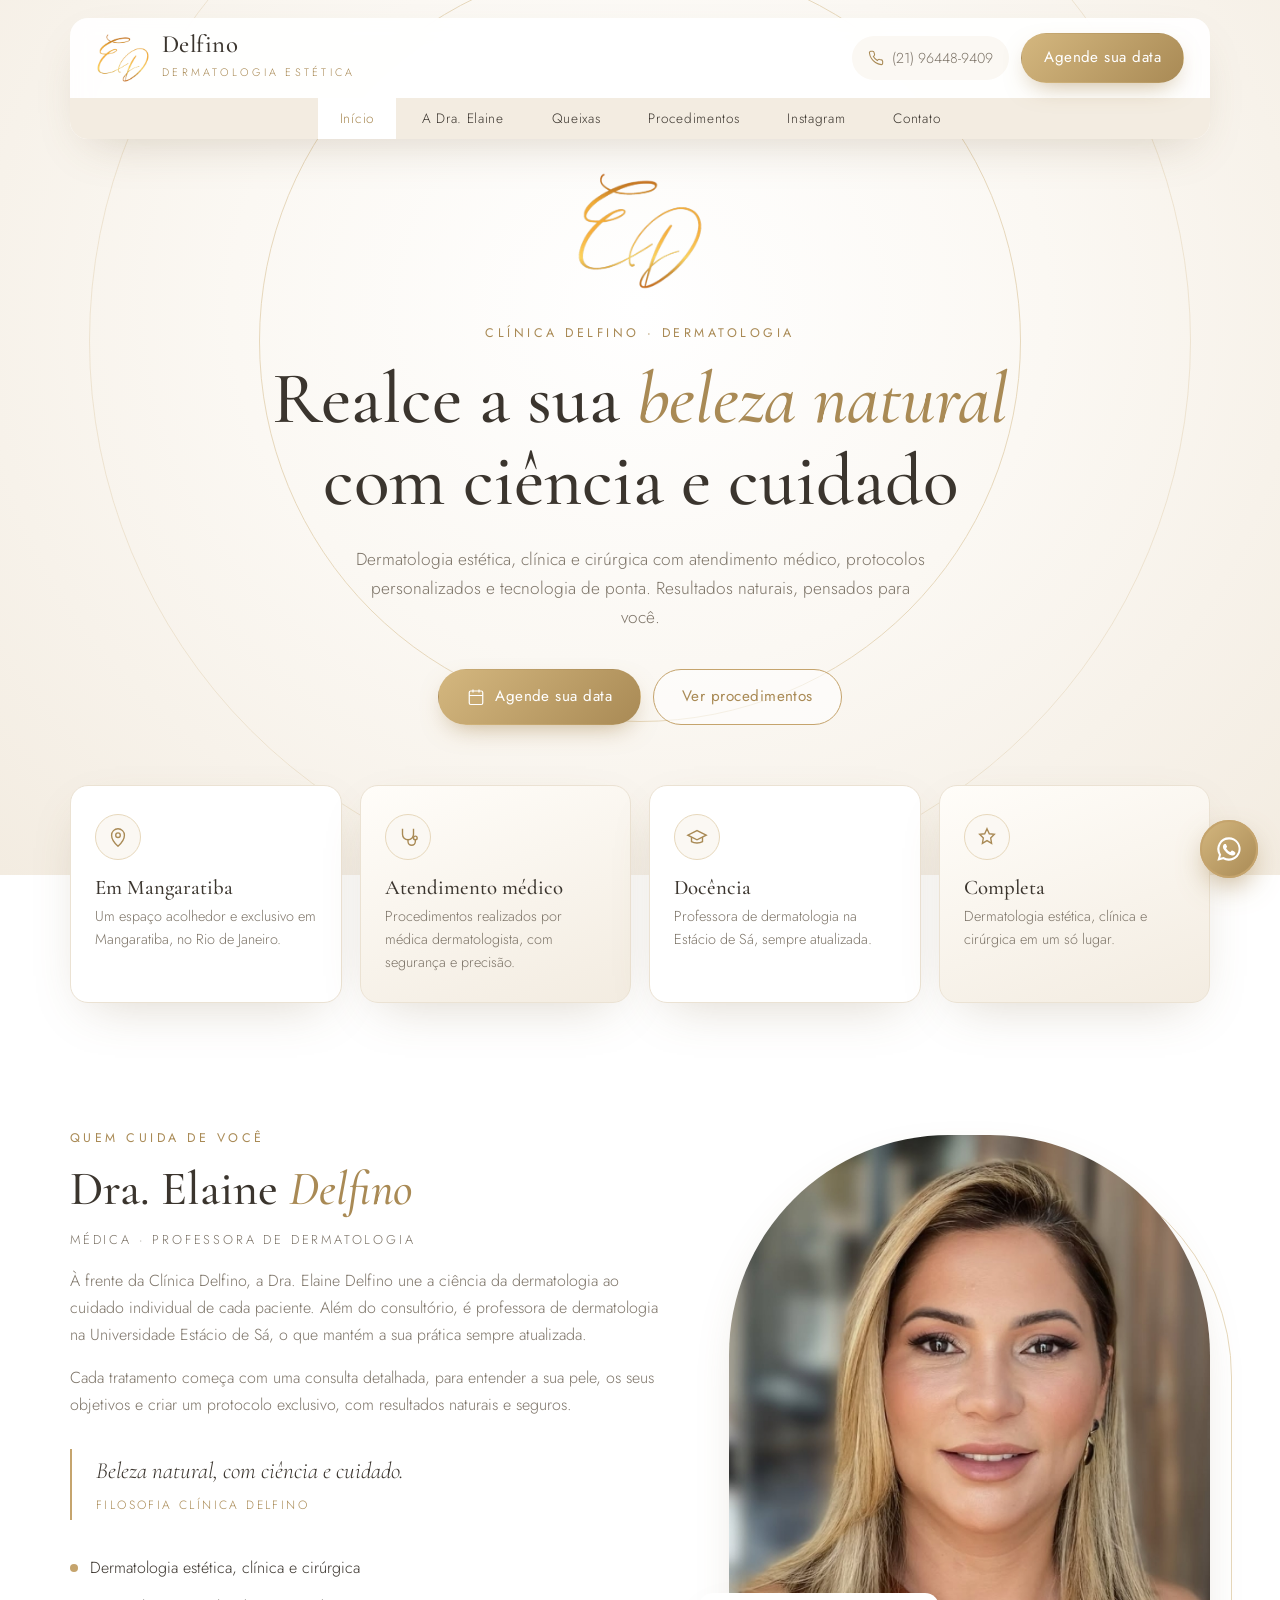
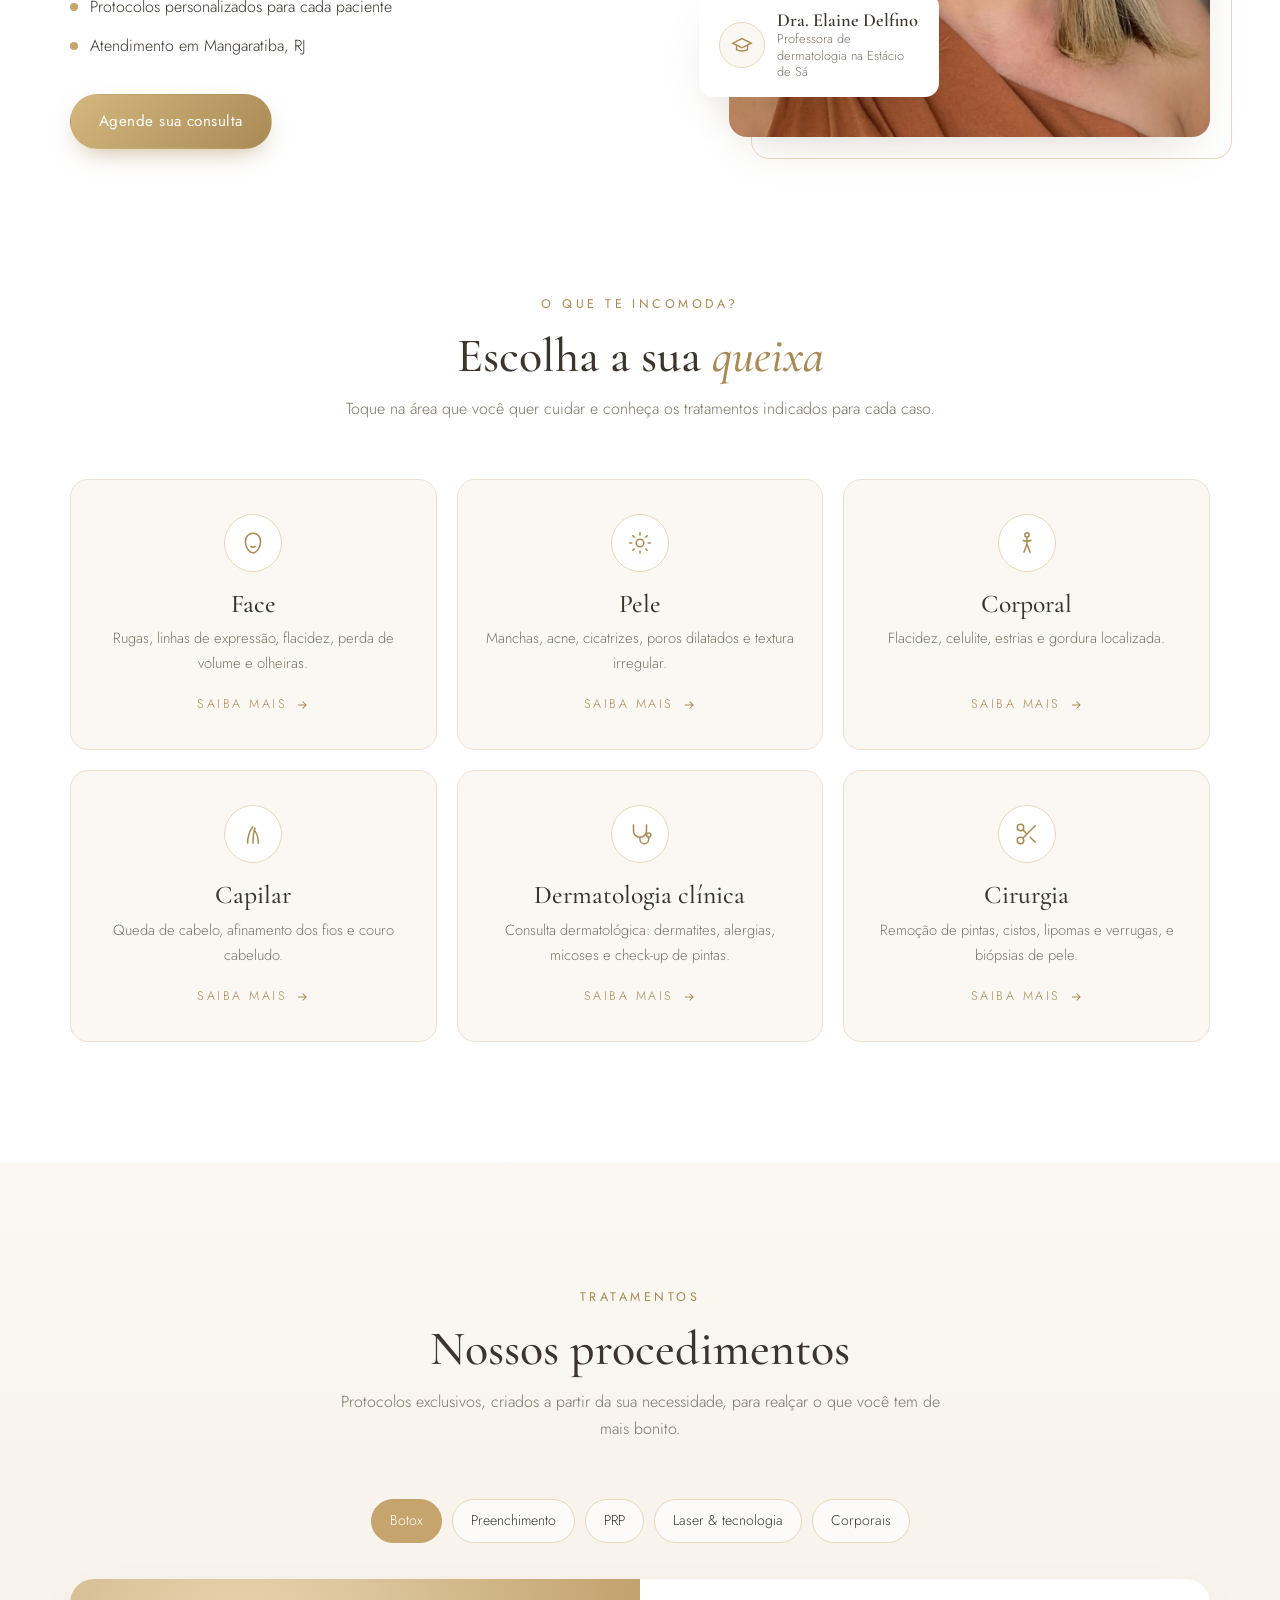
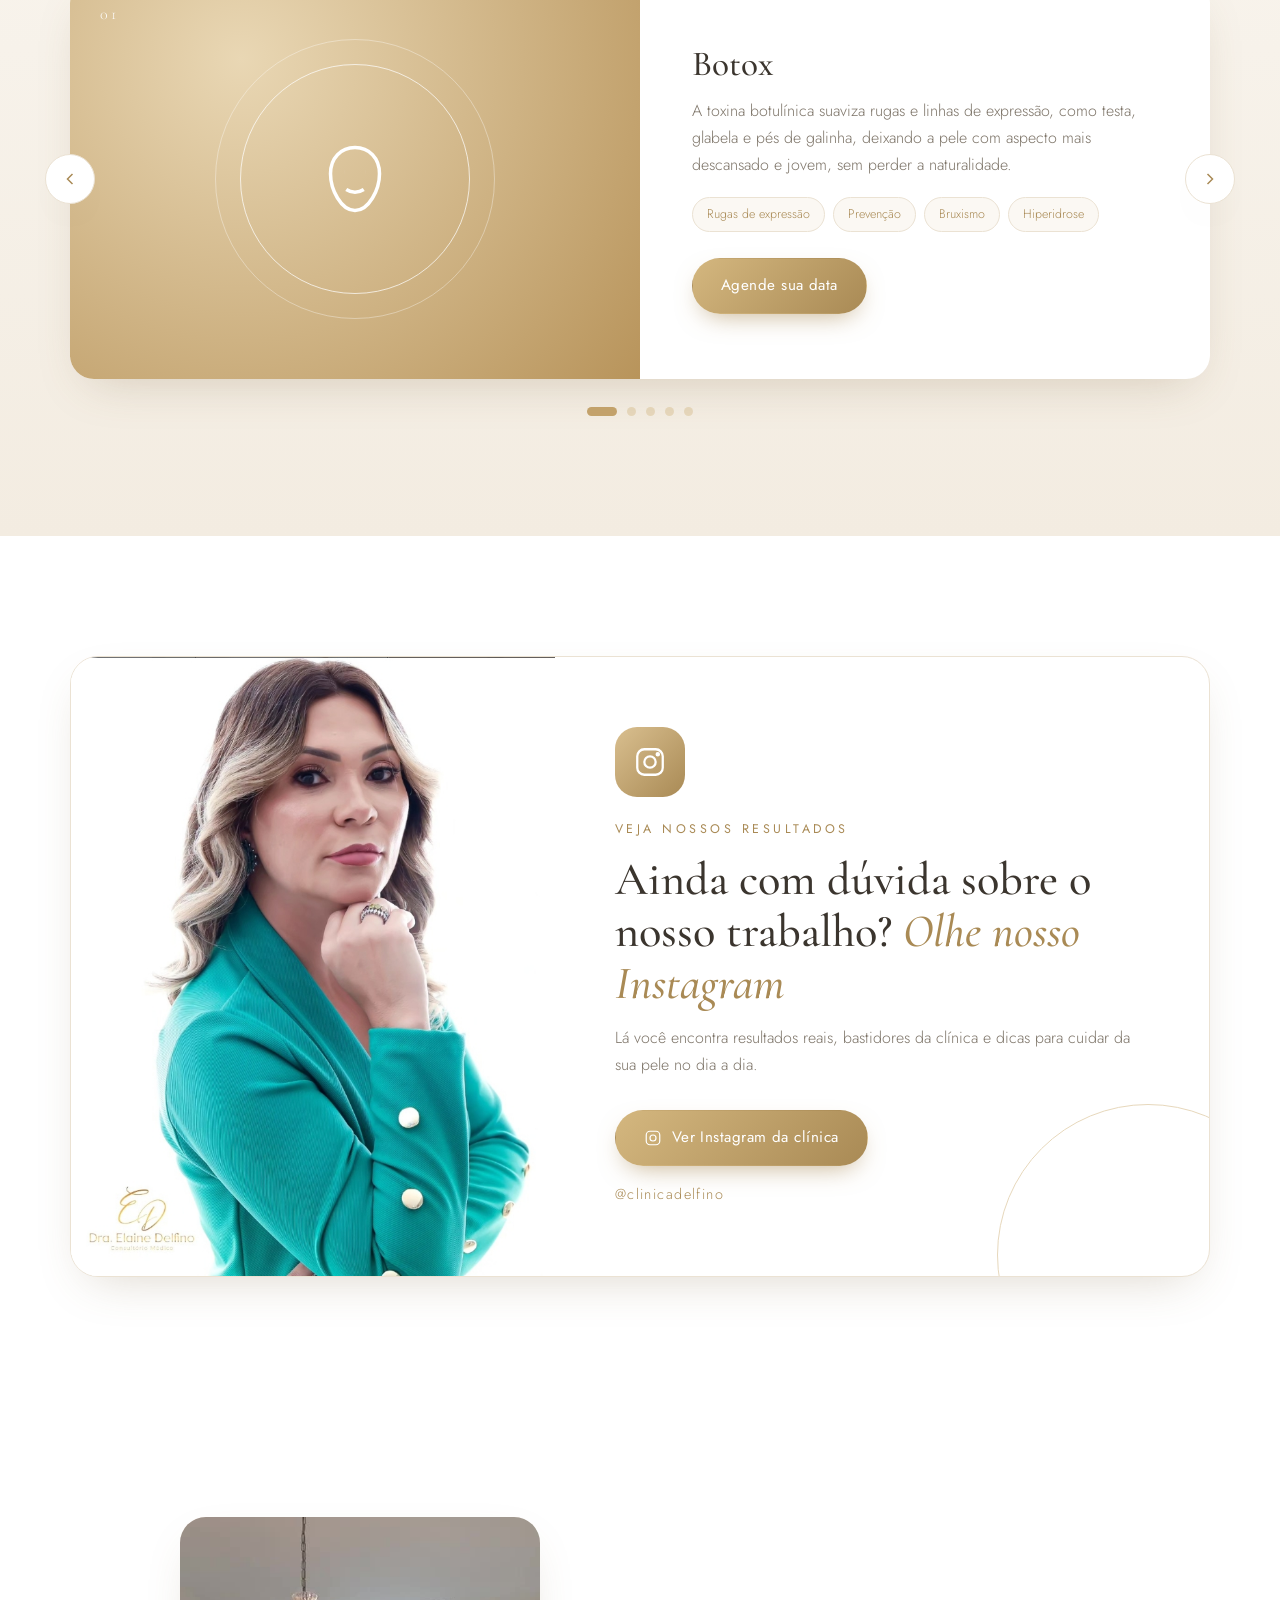
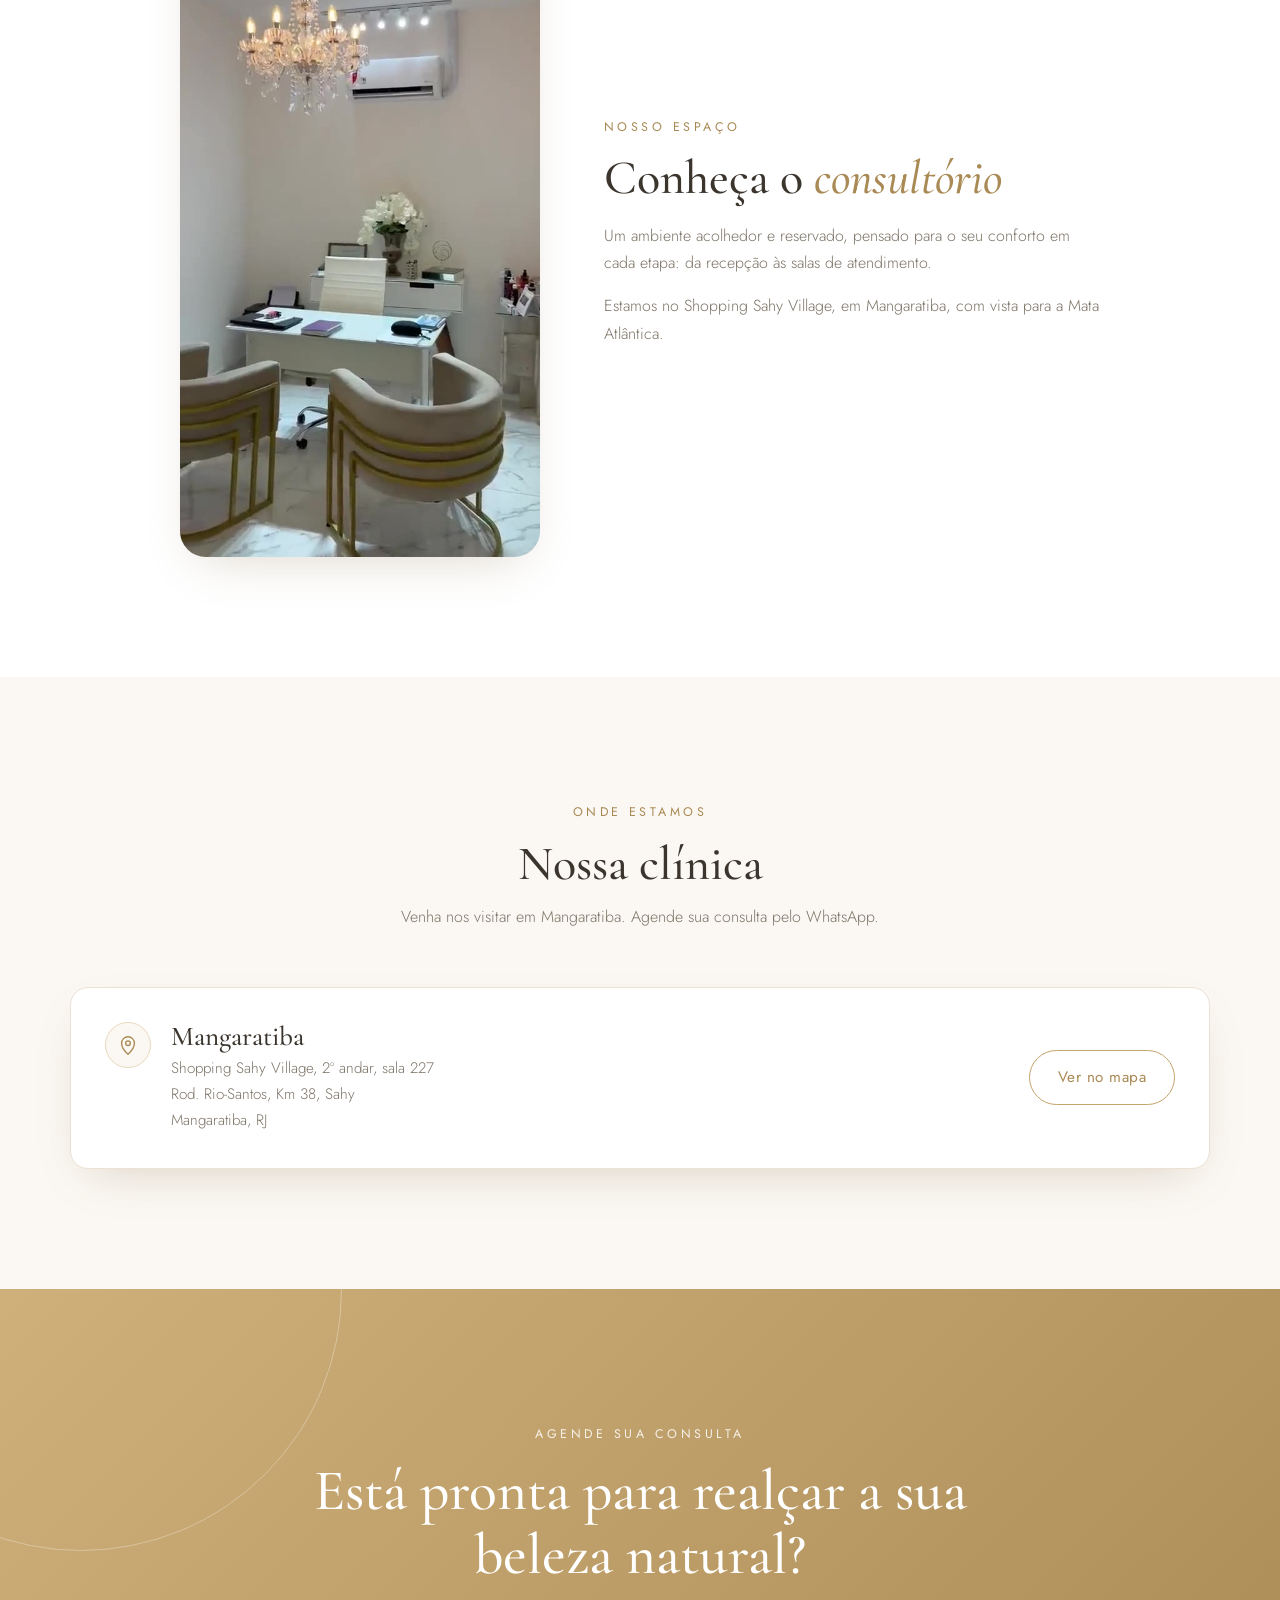
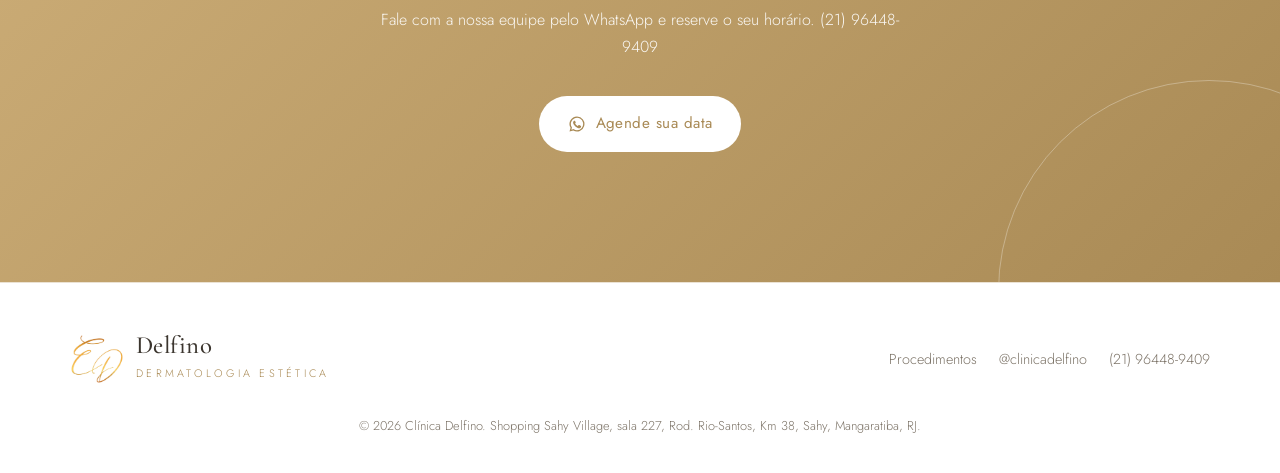
==== commit b6e2d0b9: "Adiciona vídeos de resultado (labial e corporal) e tour do consultório Co-Authored-By: Claude Opus 5" ====
--- a/index.html
+++ b/index.html
@@ -254,6 +254,19 @@
   .insta h2 { font-size: clamp(2rem, 4vw, 2.9rem); max-width: 720px; margin: 0 auto 14px; }
   .insta p { color: var(--muted); max-width: 560px; margin: 0 auto 32px; }
   .insta .handle { display: block; margin-top: 16px; font-size: .9rem; letter-spacing: .1em; color: var(--gold-deep); }
+
+  /* Tour do consultório */
+  .video-grid { display: grid; grid-template-columns: minmax(0, 360px) 1fr; gap: 64px; align-items: center; max-width: 920px; margin-inline: auto; }
+  .video-frame { position: relative; border-radius: 26px; overflow: hidden; box-shadow: var(--shadow); background: var(--sand); aspect-ratio: 9/16; }
+  .video-frame video { display: block; width: 100%; height: 100%; object-fit: cover; }
+  .video-text h2 { font-size: clamp(2.2rem, 4vw, 3rem); margin-bottom: 16px; }
+  .video-text p { color: var(--muted); margin-bottom: 16px; }
+  .video-text .note { font-size: .82rem; }
+  @media (max-width: 900px) {
+    .video-grid { grid-template-columns: 1fr; gap: 36px; text-align: center; }
+    .video-frame { max-width: 340px; margin-inline: auto; }
+  }
+
 
   /* Locations / CTA */
   .contact { background: var(--ivory); }
@@ -571,6 +584,21 @@
   </div>
 </section>
 
+<!-- Tour -->
+<section class="section" id="consultorio">
+  <div class="container video-grid">
+    <div class="video-frame reveal">
+      <video src="assets/video-consultorio.mp4" poster="assets/video-consultorio.jpg" autoplay muted loop playsinline preload="metadata" aria-label="Tour pelo consultório da Dra. Elaine Delfino"></video>
+    </div>
+    <div class="video-text reveal">
+      <span class="eyebrow">Nosso espaço</span>
+      <h2>Conheça o <span class="gold">consultório</span></h2>
+      <p>Um ambiente acolhedor e reservado, pensado para o seu conforto em cada etapa: da recepção às salas de atendimento.</p>
+      <p>Estamos no Shopping Sahy Village, em Mangaratiba, com vista para a Mata Atlântica.</p>
+    </div>
+  </div>
+</section>
+
 <!-- Contact -->
 <section class="section contact" id="contato">
   <div class="container">
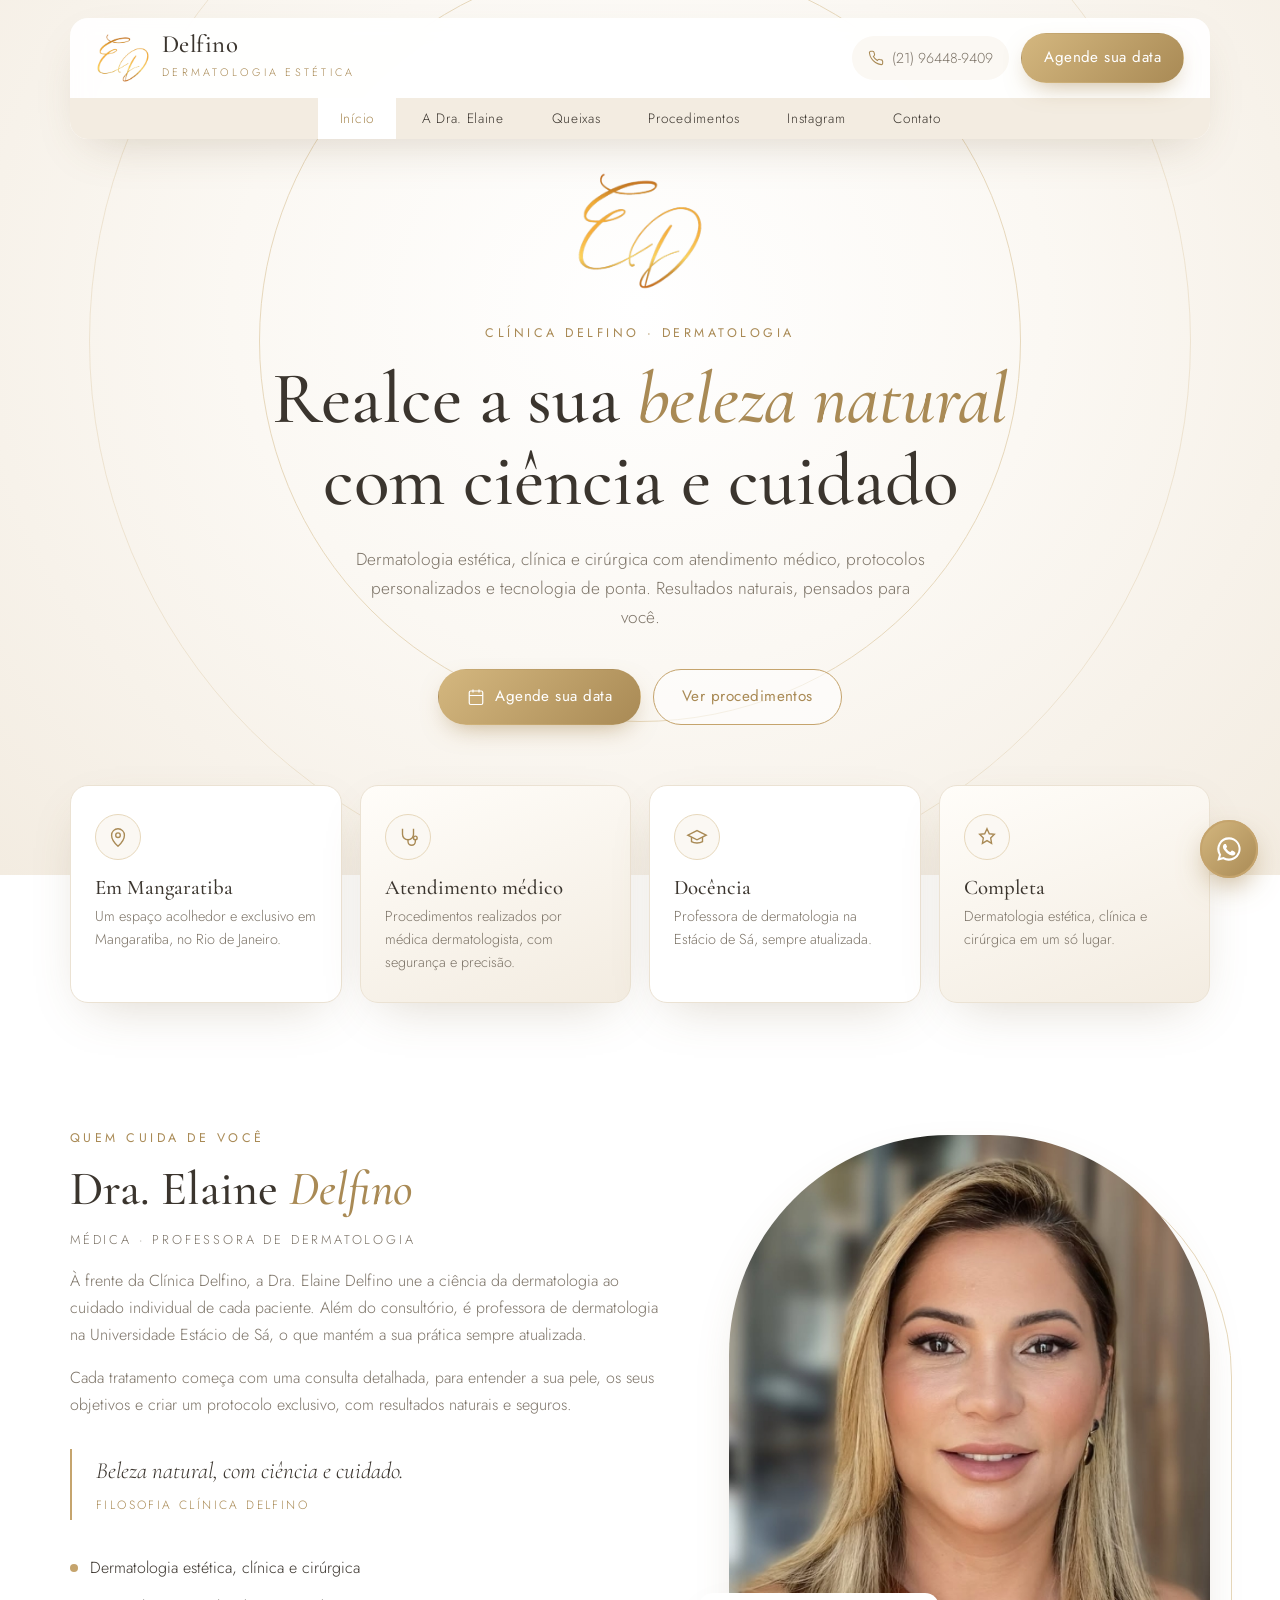
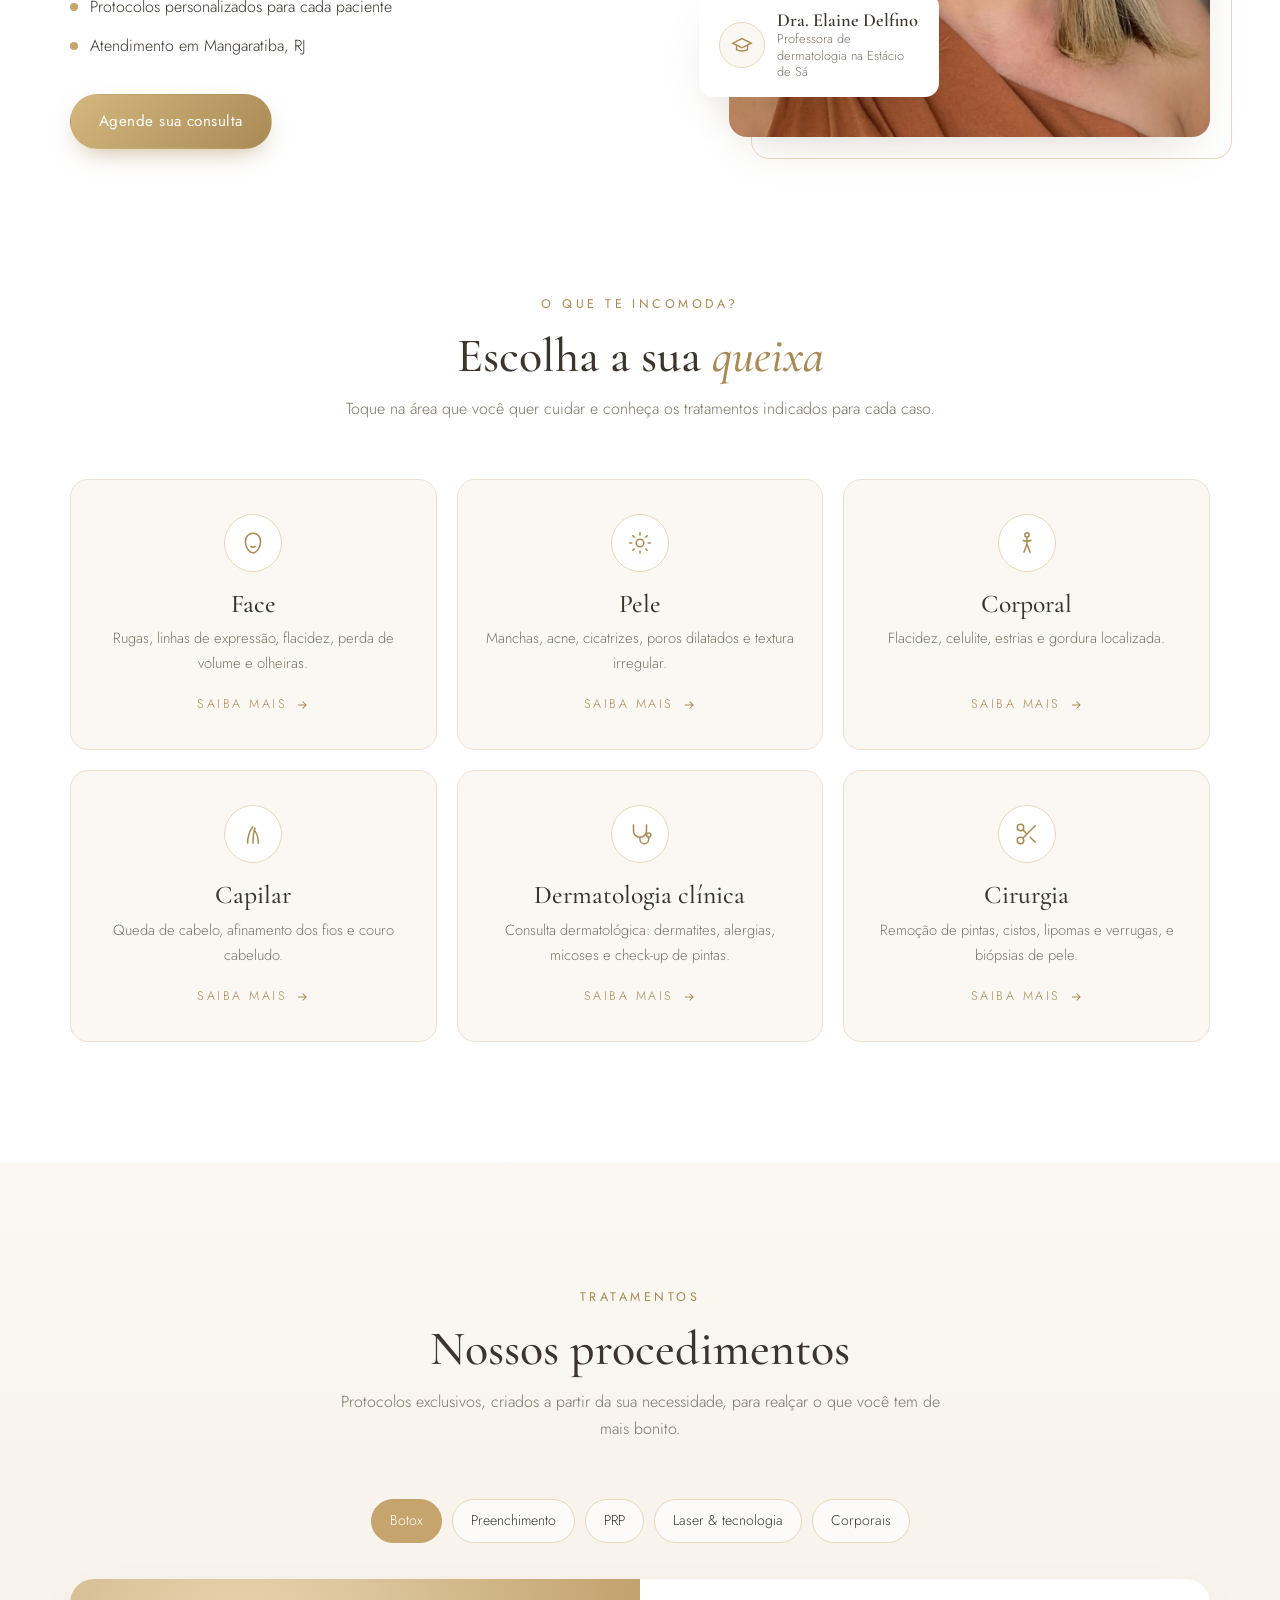
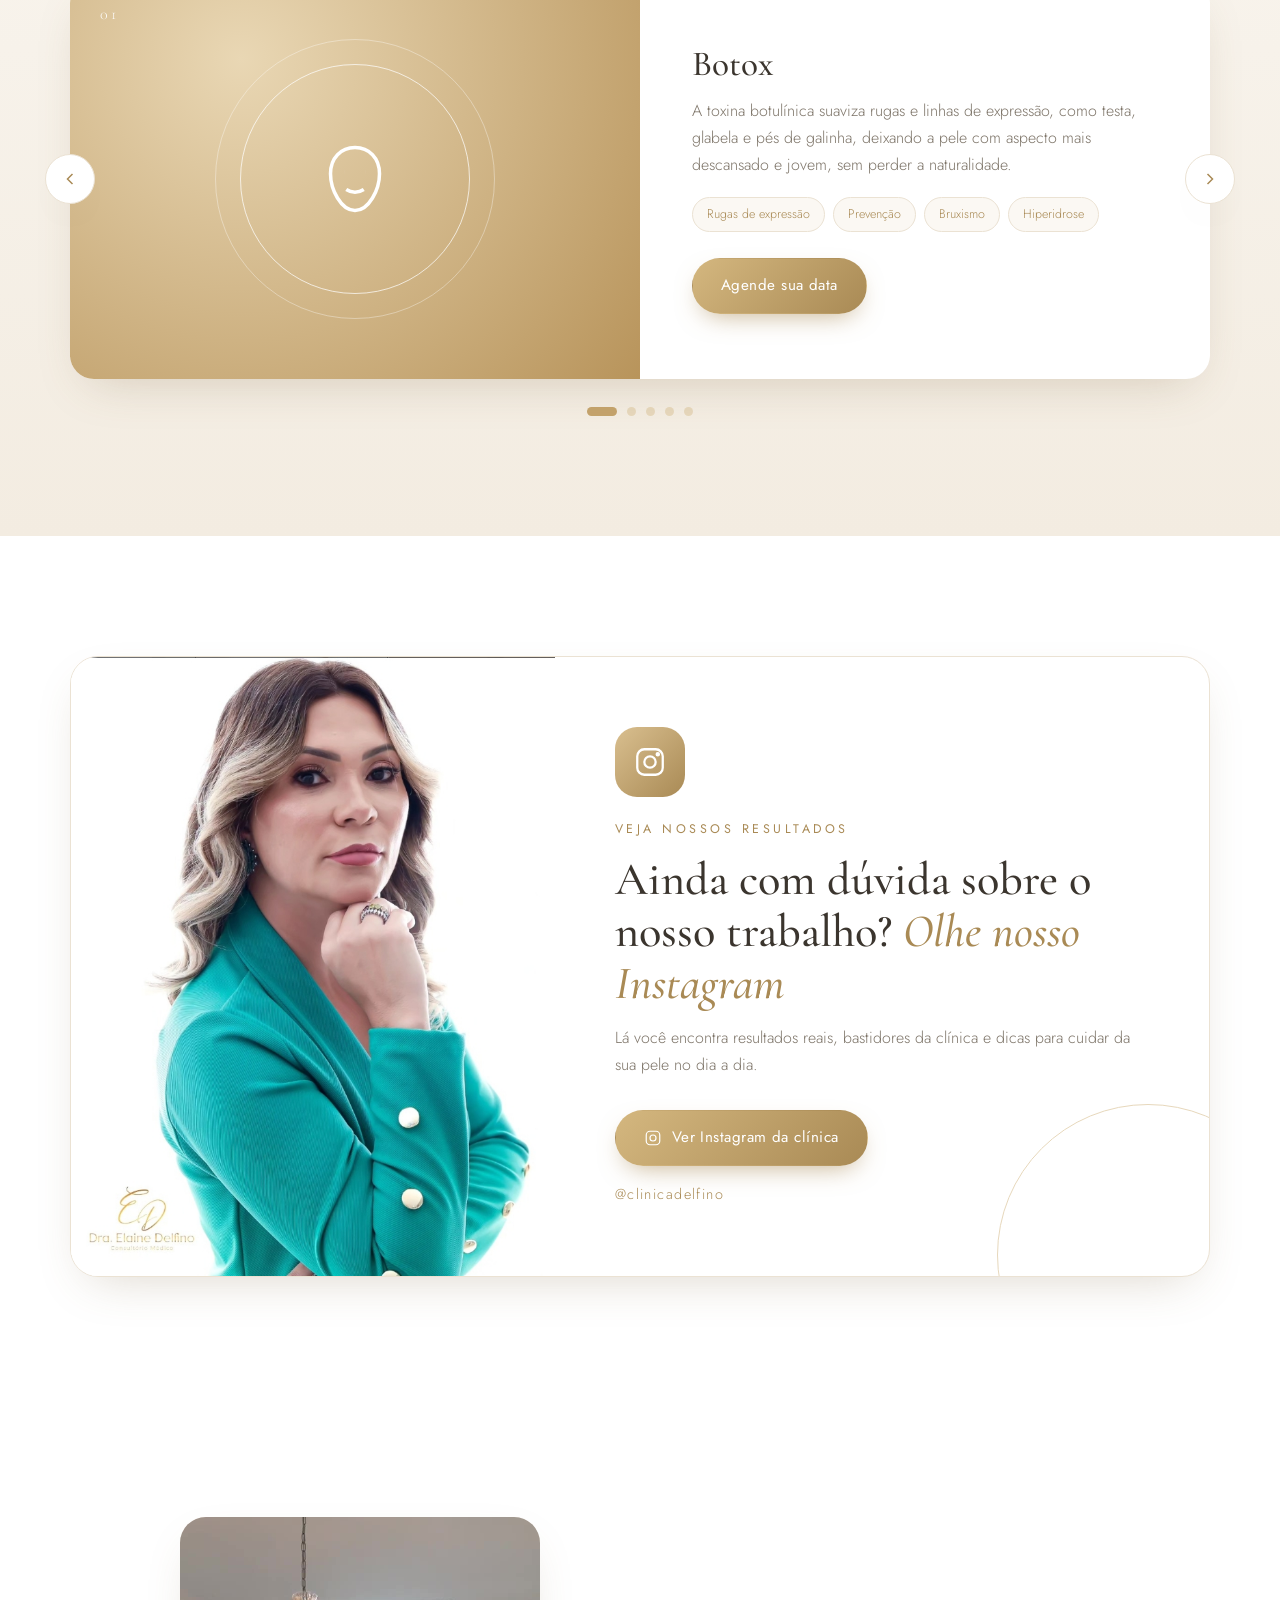
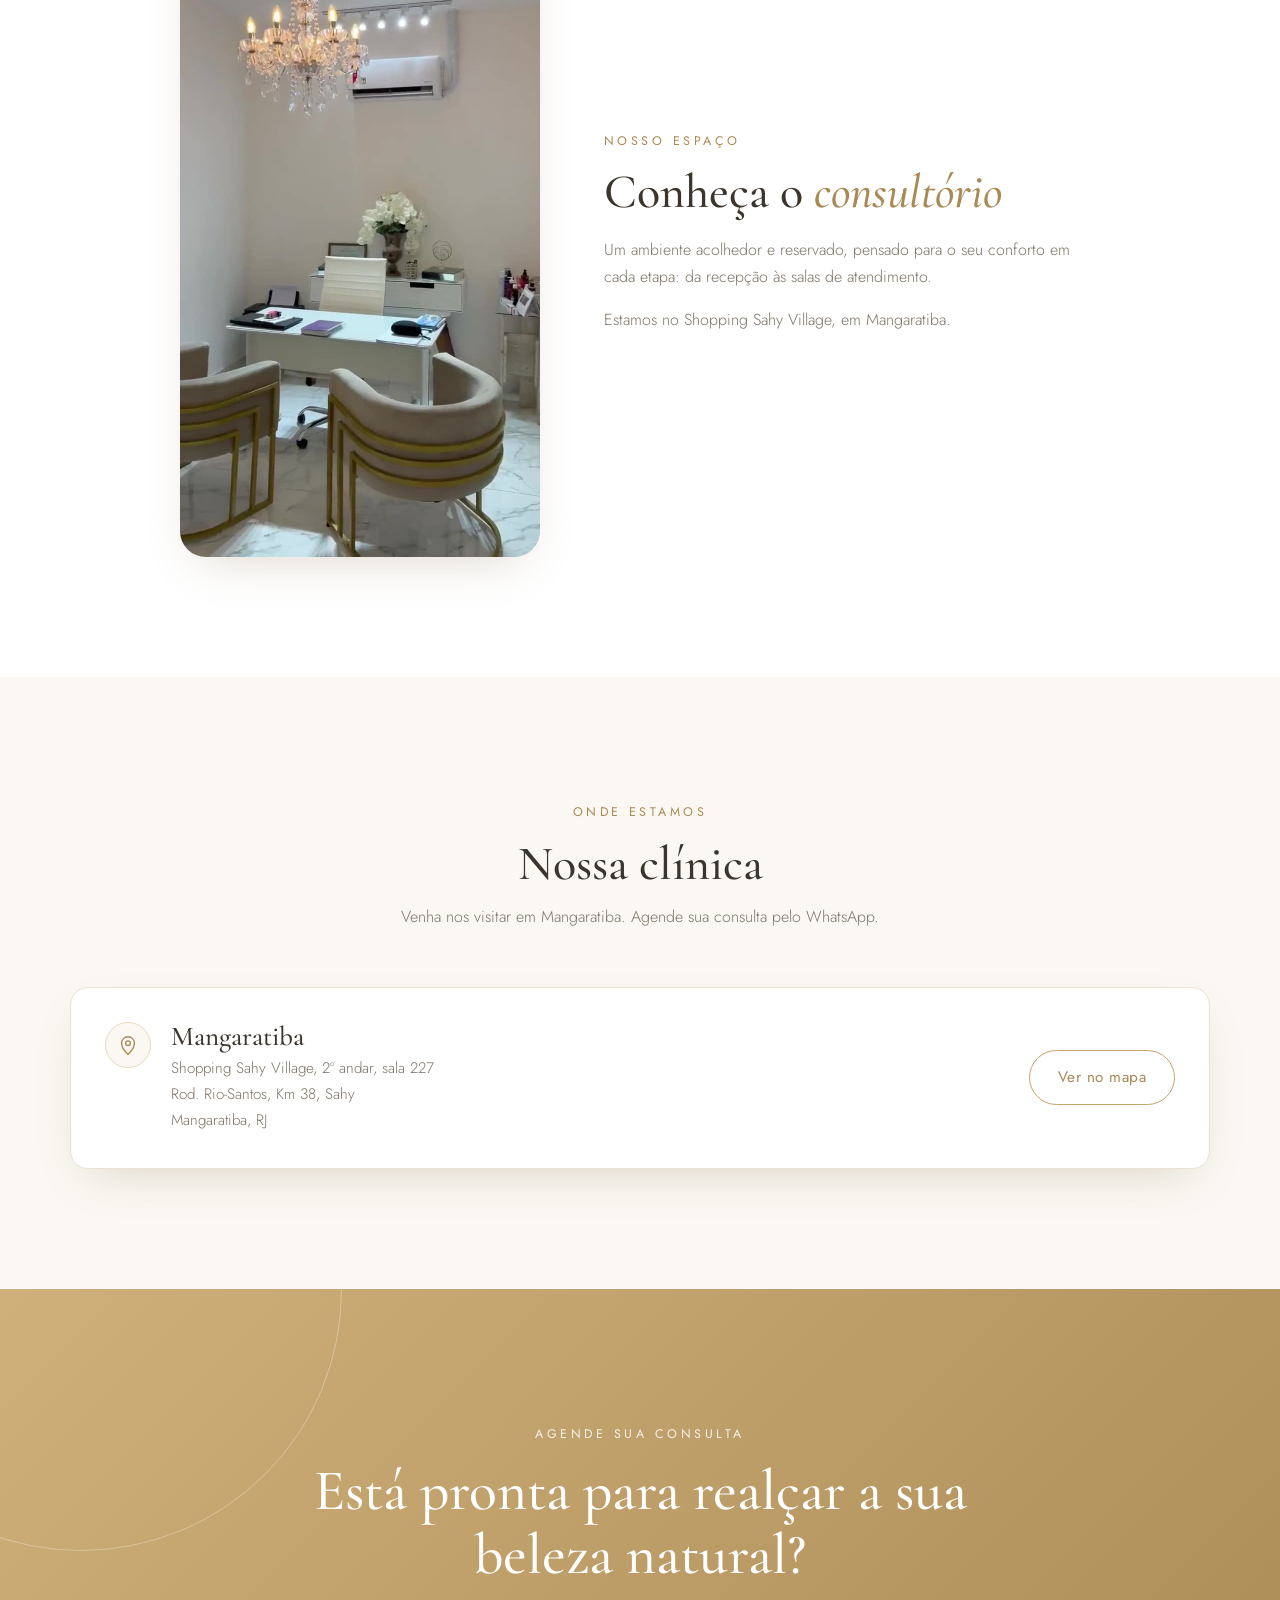
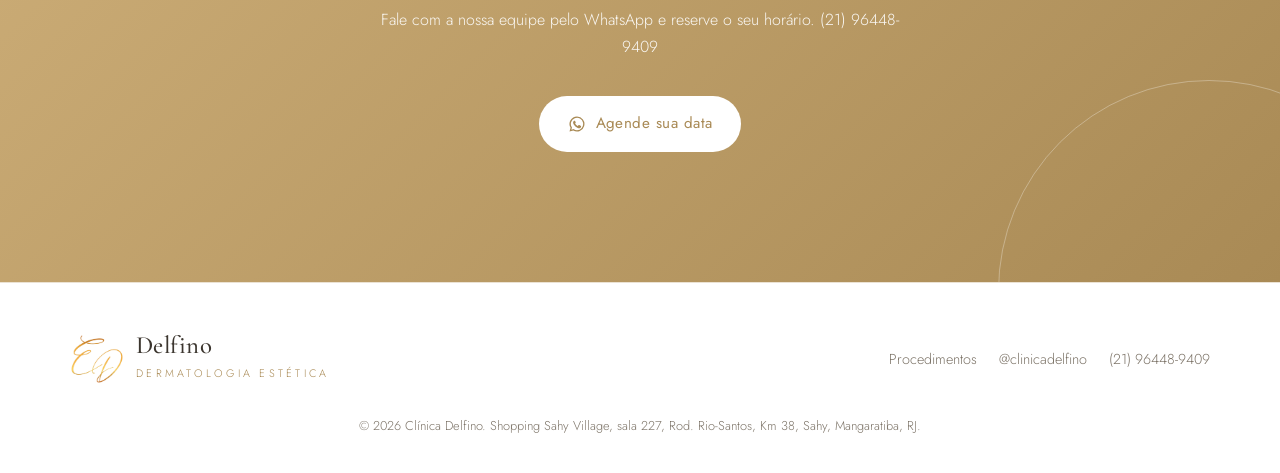
==== commit af6a0abe: "Remove menção à vista para a Mata Atlântica Co-Authored-By: Claude Opus 5.5 <noreply@anthropic.com> " ====
--- a/index.html
+++ b/index.html
@@ -594,7 +594,7 @@
       <span class="eyebrow">Nosso espaço</span>
       <h2>Conheça o <span class="gold">consultório</span></h2>
       <p>Um ambiente acolhedor e reservado, pensado para o seu conforto em cada etapa: da recepção às salas de atendimento.</p>
-      <p>Estamos no Shopping Sahy Village, em Mangaratiba, com vista para a Mata Atlântica.</p>
+      <p>Estamos no Shopping Sahy Village, em Mangaratiba.</p>
     </div>
   </div>
 </section>
